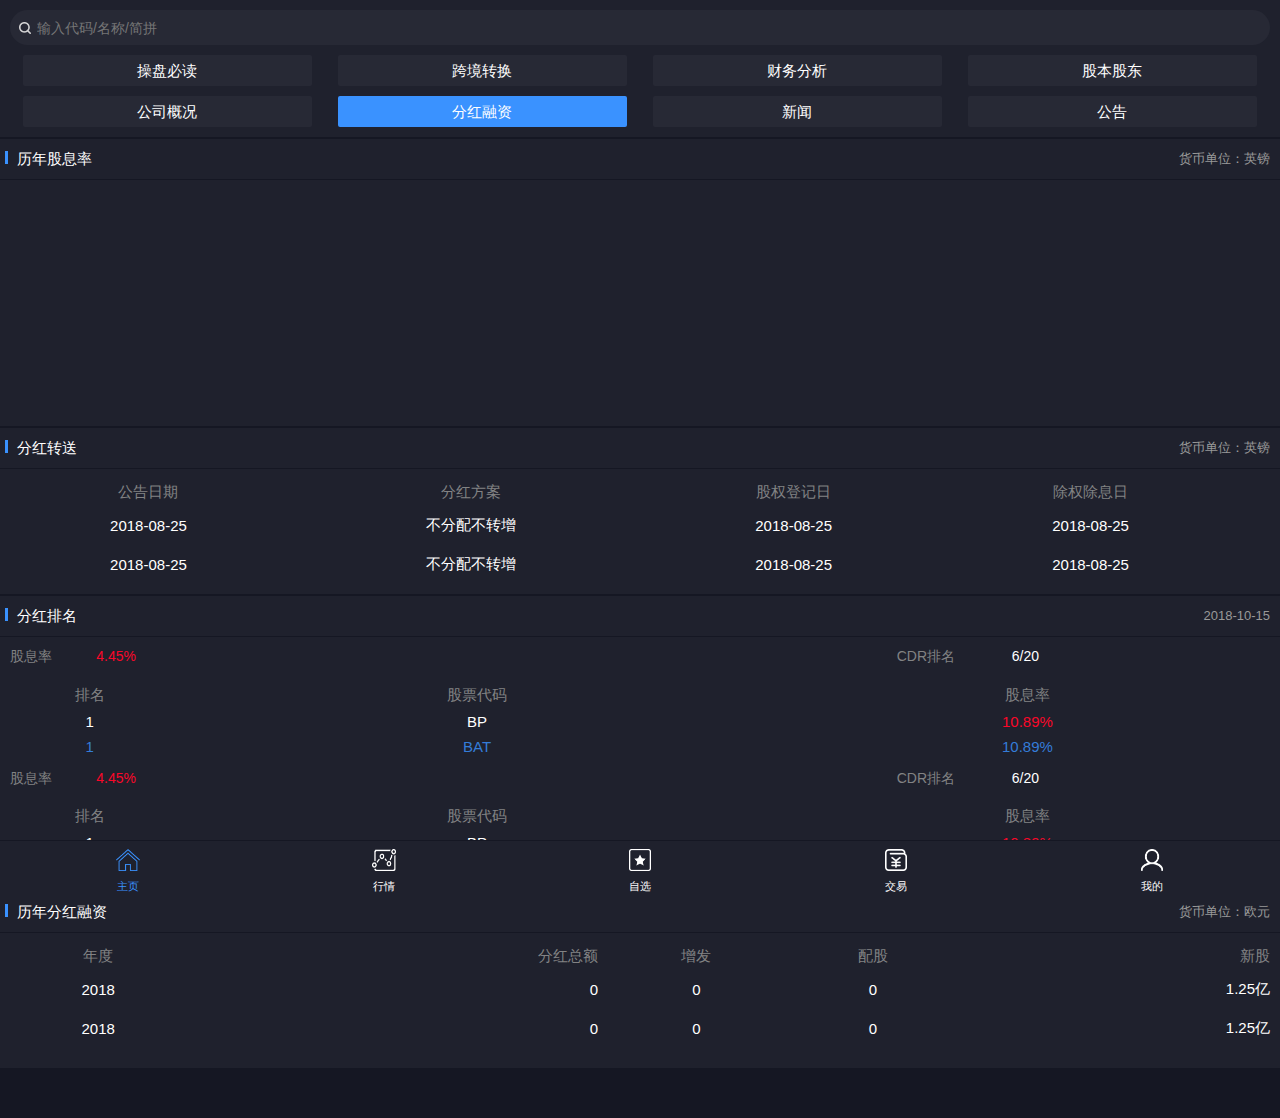
==== analyze.html @ cac0d77d "hlt" ====
<!DOCTYPE html>
<html lang="en">

<head>
  <meta charset="UTF-8">
  <meta name="viewport" content="width=device-width, initial-scale=1, maximum-scale=1, user-scalable=no">
  <link rel="stylesheet" href="./css/mui.min.css">
  <link rel="stylesheet" href="./css/mescroll.min.css">
  <link rel="stylesheet" href="./css/f_style.css">
  <meta http-equiv="X-UA-Compatible" content="ie=edge,chrome=1">
  <title>沪伦通-分红融资</title>
</head>

<body class="bg1">
  <div class="hlt-wrapper">
    <header id="header" class="m-header mui-bar mui-bar-nav">
      <div class="search-wrapper pr" onclick="window.location.href='./search.html'">
        <input type="text" class="search-ipt w-100" disabled placeholder="输入代码/名称/简拼">
        <i class="m-icon m-icon-search"></i>
      </div>
    </header>
    <div class="mui-content bg1 pb50">
      <div class="m-panel bg3 pt11">
        <ul class="nav-wrapper ">
          <li class="nav-item "><a href="tradersMustRead.html">操盘必读</a></li>
          <li class="nav-item"><a href="research.html">跨境转换</a></li>
          <li class="nav-item"><a href="OFA.html">财务分析</a></li>
          <li class="nav-item "><a href="shareholderCapital.html">股本股东</a></li>
          <li class="nav-item"><a href="companyProfile.html">公司概况</a></li>
          <li class="nav-item active"><a href="analyze.html">分红融资</a></li>
          <li class="nav-item "><a href="news.html">新闻</a></li>
          <li class="nav-item "><a href="notice.html">公告</a></li>
        </ul>
      </div>
      <!-- 历年股息率 -->
      <h2 class="m-title bg3 mb1 mt2">历年股息率<span class="time r">货币单位：英镑</span></h2>
      <div class="m-panel bg3 pb10">
        <div id="barCharts" class="pieCharts"></div>
      </div>
      <!-- 历年股息率 end-->
      <!-- 分红转送 -->
      <h2 class="m-title bg3 mb1 mt2">分红转送 <span class="time r">货币单位：英镑</span></h2>
      <div class="m-panel bg3 pb10">
        <div class="fhzsTable executive table mui-text-center pt10">
          <table style="width:120%;" >
            <thead>
              <tr>
                <th>公告日期</th>
                <th>分红方案</th>
                <th>股权登记日</th>
                <th>除权除息日</th>
                <th>派息日</th>
              </tr>
            </thead>
            <tbody class="showMoreNChildren" pagesize="1">
              <tr>
                <td>2018-08-25</td>
                <td>不分配不转增</td>
                <td>2018-08-25</td>
                <td>2018-08-25</td>
                <td>2018-08-25</td>
              </tr>
              <tr>
                <td>2018-08-25</td>
                <td>不分配不转增</td>
                <td>2018-08-25</td>
                <td>2018-08-25</td>
                <td>2018-08-25</td>
              </tr>
            </tbody>
          </table>
        </div>
      </div>
      <!-- 分红转送 end-->
      <!-- 分红排名 -->
      <h2 class="m-title bg3 mb1 mt2">分红排名 <span class="time r">2018-10-15</span></h2>
      <div class="m-panel bg3 pb10">
        <div class="item">
          <div class="latest-indicators2 font14">
            <div class="latest-item-info clearfix">
              <p class="latest-indicators-item fl"><span class="name">股息率</span><span class="num tr cRed">4.45%</span></p>
              <p class="latest-indicators-item fr"><span class="name tr w-50">CDR排名</span><span class="num tr">6/20</span></p>
            </div>
          </div>
          <div class="table mui-text-center ">
            <table>
              <thead>
                <tr>
                  <th class="w-14">排名</th>
                  <th>股票代码</th>
                  <th>股息率</th>
                </tr>
              </thead>
              <tbody>
                <tr>
                  <td>1</td>
                  <td>BP</td>
                  <td class="cRed">10.89%</td>
                </tr>
                <tr>
                  <td class="cBlue">1</td>
                  <td class="cBlue">BAT</td>
                  <td class="cBlue">10.89%</td>
                </tr>
              </tbody>
            </table>
          </div>
        </div>
        <div class="item">
          <div class="latest-indicators2 font14">
            <div class="latest-item-info clearfix">
              <p class="latest-indicators-item fl"><span class="name">股息率</span><span class="num tr cRed">4.45%</span></p>
              <p class="latest-indicators-item fr"><span class="name tr w-50">CDR排名</span><span class="num tr">6/20</span></p>
            </div>
          </div>
          <div class="table mui-text-center ">
            <table>
              <thead>
                <tr>
                  <th class="w-14">排名</th>
                  <th>股票代码</th>
                  <th>股息率</th>
                </tr>
              </thead>
              <tbody>
                <tr>
                  <td>1</td>
                  <td>BP</td>
                  <td class="cRed">10.89%</td>
                </tr>
                <tr>
                  <td class="cBlue">1</td>
                  <td class="cBlue">BAT</td>
                  <td class="cBlue">10.89%</td>
                </tr>
              </tbody>
            </table>
          </div>
        </div>
      </div>
      <!-- 分红排名 end-->
      <!-- 历年分红融资 -->
      <h2 class="m-title bg3 mb1 mt2">历年分红融资
        <span class="time r">货币单位：欧元</span>
      </h2>
      <div class="m-panel bg3 pb20">
        <div class="executive table mui-text-center pt10">
          <table>
            <thead>
              <tr>
                <th>年度</th>
                <th class="tr pr10">分红总额</th>
                <th>增发</th>
                <th>配股</th>
                <th class="tr pr10">新股</th>
              </tr>
            </thead>
            <tbody class="showMoreNChildren" pagesize="1">
              <tr>
                <td>2018</td>
                <td class="tr pr10">0</td>
                <td>0</td>
                <td>0</td>
                <td class="tr pr10">1.25亿</td>
              </tr>
              <tr>
                <td>2018</td>
                <td class="tr pr10">0</td>
                <td>0</td>
                <td>0</td>
                <td class="tr pr10">1.25亿</td>
              </tr>
            </tbody>
          </table>
        </div>
      </div>
      <!-- 分红转送 end-->
    </div>
    <footer>
      <nav class="mui-bar mui-bar-tab bg3 m-footer-bar">
        <a class="mui-tab-items mui-active" href="index.html">
          <span class="mui-icon m-icon-generalize"></span>
          <span class="mui-tab-label">主页</span>
        </a>
        <a class="mui-tab-items" href="javascript:;">
          <span class="mui-icon m-icon-charts"></span>
          <span class="mui-tab-label">行情</span>
        </a>
        <a class="mui-tab-items" href="javascript:;">
          <span class="mui-icon m-icon-news"></span>
          <span class="mui-tab-label">自选</span>
        </a>
        <a class="mui-tab-items" href="javascript:;">
          <span class="mui-icon m-icon-finance"></span>
          <span class="mui-tab-label">交易</span>
        </a>
        <a class="mui-tab-items" href="javascript:;">
          <span class="mui-icon m-icon-analyze"></span>
          <span class="mui-tab-label">我的</span>
        </a>
      </nav>
    </footer>
  </div>
  <script type="text/javascript" src="./assets/libs/seajs.js"></script>
  <script type="text/javascript" src="./assets/libs/mui.min.js"></script>
  <script type="text/javascript" src="./assets/js/config.js"></script>
  <script>
    window.onload = function () {
      seajs.use('./js/analyze.js');
      seajs.use('./js/common.js');
    }
  </script>
</body>

</html>
---- css/mescroll.min.css ----
/*! mescroll -- 精致的下拉刷新和上拉加载js框架  ( a great JS framework for pull-refresh and pull-up-loading )
 * version 1.3.8
 * 2018-09-29
 * author: wenju < mescroll@qq.com > 文举
 * *
 * 官网:  http://www.mescroll.com
 * 动态:  https://github.com/mescroll/mescroll/releases
 * 问答:  http://www.mescroll.com/qa.html
 * issues:  https://github.com/mescroll/mescroll/issues
 * QQ交流群: 633126761
 *
 * 温馨提示: mescroll唯一的全局样式: html,body{height:100%},用于固定body的高度满屏; 如果影响到您原本的项目样式,可自行删除
 *
 *
 * ----- mescroll的html结构解析 ----
 *
 <body>
   <div id="mescroll" class="mescroll">
    <div>

      //下拉刷新区域 ( mescroll初始化之后自动创建 )
      <div class="mescroll-downwarp">
        <div class="downwarp-content">
          <p class="downwarp-progress"></p> <p class="downwarp-tip">下拉刷新 </p>
        </div>
      </div>

      //界面的具体内容
      //<div>界面内容</div>
      //数据列表..
      //<ul id="dataList" class="data-list">
      //	<li>数据列表</li>

        //空布局 ( 列表无任何数据时, 且配置了warpId时, 会自动创建显示 )
        <div class="mescroll-empty">
          <img class="empty-icon" src="../img/mescroll-empty.png"/>
          <p class="empty-tip">暂无相关数据~</p>
           <p class="empty-btn">去逛逛 ></p>
        </div>

      //</ul>

      //上拉加载区域 ( mescroll初始化之后自动创建 )
      <div class="mescroll-upwarp">
        //加载中..
        <p class="upwarp-progress mescroll-rotate"></p><p class="upwarp-tip">加载中..</p>
        //无数据
        <p class="upwarp-nodata">-- END --</p>
      </div>

    </div>
	</div>

	//回到顶部按钮 ( 列表滚动到配置的距离时, 且配置了warpId时, 会自动创建显示, 注意是添加在body中的 )
	<img class="mescroll-totop" src="../img/mescroll-totop.png"/>
</body>
*/
html,body{height:100%}body{-webkit-overflow-scrolling:touch}.mescroll{width:100%;height:100%;overflow-y:auto}.mescroll-hardware{-webkit-transform:translateZ(0);-webkit-transform-style:preserve-3d;-webkit-backface-visibility:hidden;-webkit-perspective:1000}.mescroll-downwarp{position:relative;width:100%;height:0;overflow:hidden;text-align:center}.mescroll-downwarp-reset{-webkit-transition:height 300ms;transition:height 300ms}.mescroll-downwarp .downwarp-content{position:absolute;left:0;bottom:0;width:100%;min-height:30px;padding:10px 0}.mescroll-upwarp{min-height:30px;padding:15px 0;text-align:center;visibility:hidden}.mescroll-downwarp .downwarp-tip,.mescroll-upwarp .upwarp-tip,.mescroll-upwarp .upwarp-nodata{display:inline-block;font-size:12px;color:gray;vertical-align:middle}.mescroll-downwarp .downwarp-tip,.mescroll-upwarp .upwarp-tip{margin-left:8px}.mescroll-downwarp .downwarp-progress,.mescroll-upwarp .upwarp-progress{display:inline-block;width:16px;height:16px;border-radius:50%;border:1px solid gray;border-bottom-color:transparent;vertical-align:middle}.mescroll-rotate{-webkit-animation:mescrollRotate .6s linear infinite;animation:mescrollRotate .6s linear infinite}@-webkit-keyframes mescrollRotate{0%{-webkit-transform:rotate(0deg)}100%{-webkit-transform:rotate(360deg)}}@keyframes mescrollRotate{0%{transform:rotate(0deg)}100%{transform:rotate(360deg)}}.mescroll-empty{width:100%;padding-top:20px;text-align:center}.mescroll-empty .empty-icon{width:45%}.mescroll-empty .empty-tip{margin-top:6px;font-size:14px;color:gray}.mescroll-empty .empty-btn{max-width:50%;margin:20px auto;padding:10px;border:1px solid #65aadd;border-radius:6px;background-color:white;color:#65aadd}.mescroll-empty .empty-btn:active{opacity:.75}.mescroll-totop{z-index:9990;position:fixed;right:10px;bottom:30px;width:36px;height:36px;border-radius:50%;opacity:0}.mescroll-lazy-in,.mescroll-fade-in{-webkit-animation:mescrollFadeIn .5s linear forwards;animation:mescrollFadeIn .5s linear forwards}@-webkit-keyframes mescrollFadeIn{0%{opacity:0}100%{opacity:1}}@keyframes mescrollFadeIn{0%{opacity:0}100%{opacity:1}}.mescroll-fade-out{pointer-events:none;-webkit-animation:mescrollFadeOut .5s linear forwards;animation:mescrollFadeOut .5s linear forwards}@-webkit-keyframes mescrollFadeOut{0%{opacity:1}100%{opacity:0}}@keyframes mescrollFadeOut{0%{opacity:1}100%{opacity:0}}.mescroll-bar::-webkit-scrollbar-track{background-color:transparent}.mescroll-bar::-webkit-scrollbar{width:6px}.mescroll-bar::-webkit-scrollbar-thumb{border-radius:6px;background-color:#ccc}.mescroll-bar::-webkit-scrollbar-thumb:hover{background-color:#aaa}
---- css/f_style.css ----
@charset "UTF-8";
/*css Document*/
html, body, div, span, applet, object, iframe,
h1, h2, h3, h4, h5, h6, p, blockquote, pre,
a, abbr, acronym, address, big, cite, code,
del, dfn, em, img, ins, kbd, q, s, samp,
small, strike, strong, sub, sup, tt, var,
b, u, i, center,
dl, dt, dd, ol, ul, li,
fieldset, form, label, legend,
table, caption, tbody, tfoot, thead, tr, th, td,
article, aside, canvas, details, embed,
figure, figcaption, footer, header, hgroup,
menu, nav, output, ruby, section, summary,
time, mark, audio, video {
  margin: 0;
  padding: 0;
  border: 0;
  font-size: 100%;
  font: inherit;
  vertical-align: baseline; }

/* HTML5 display-role reset for older browsers */
article, aside, details, figcaption, figure,
footer, header, hgroup, menu, nav, section {
  display: block; }

ol, ul {
  list-style: none; }

blockquote, q {
  quotes: none; }

blockquote:before, blockquote:after,
q:before, q:after {
  content: '';
  content: none; }

table {
  border-collapse: collapse;
  border-spacing: 0; }

body {
  font-style: normal;
  -webkit-font-smoothing: antialiased;
  font-family: Helvetica, Tahoma, Arial, "Hiragino Sans GB", "Hiragino Sans GB W3", "Microsoft YaHei", STXihei, STHeiti, Heiti, SimSun, sans-serif; }

img {
  border: none; }

input, select, textarea {
  outline: none;
  border: none;
  background: none; }

input {
  appearance: button;
  -moz-appearance: button;
  -webkit-appearance: button; }

textarea {
  resize: none; }

a {
  text-decoration: none;
  color: #656565;
  -webkit-tap-highlight-color: rgba(0, 0, 0, 0);
  -moz-tap-highlight-color: rgba(0, 0, 0, 0);
  -ms-tap-highlight-color: rgba(0, 0, 0, 0);
  -o-tap-highlight-color: rgba(0, 0, 0, 0);
  tap-highlight-color: rgba(0, 0, 0, 0); }

.clearfix:after {
  content: "";
  display: block;
  clear: both; }

.clearfix {
  zoom: 1;
  clear: both; }

.fl {
  float: left; }

.fr {
  float: right; }

.tc {
  text-align: center !important; }

.tr {
  text-align: right !important; }

.tl {
  text-align: left !important; }

.cRed {
  color: #fa0729 !important; }

.cGreen {
  color: #06ac0c !important; }

.fontBold {
  font-weight: bold !important; }

.pr {
  position: relative; }

ul, li {
  list-style: none;
  padding: 0;
  margin: 0; }

.mr1 {
  margin-right: 1px !important; }

.ml1 {
  margin-left: 1px !important; }

.mt1 {
  margin-top: 1px !important; }

.mb1 {
  margin-bottom: 1px !important; }

.pr1 {
  padding-right: 1px !important; }

.pl1 {
  padding-left: 1px !important; }

.pt1 {
  padding-top: 1px !important; }

.pb1 {
  padding-bottom: 1px !important; }

.mr2 {
  margin-right: 2px !important; }

.ml2 {
  margin-left: 2px !important; }

.mt2 {
  margin-top: 2px !important; }

.mb2 {
  margin-bottom: 2px !important; }

.pr2 {
  padding-right: 2px !important; }

.pl2 {
  padding-left: 2px !important; }

.pt2 {
  padding-top: 2px !important; }

.pb2 {
  padding-bottom: 2px !important; }

.mr3 {
  margin-right: 3px !important; }

.ml3 {
  margin-left: 3px !important; }

.mt3 {
  margin-top: 3px !important; }

.mb3 {
  margin-bottom: 3px !important; }

.pr3 {
  padding-right: 3px !important; }

.pl3 {
  padding-left: 3px !important; }

.pt3 {
  padding-top: 3px !important; }

.pb3 {
  padding-bottom: 3px !important; }

.mr4 {
  margin-right: 4px !important; }

.ml4 {
  margin-left: 4px !important; }

.mt4 {
  margin-top: 4px !important; }

.mb4 {
  margin-bottom: 4px !important; }

.pr4 {
  padding-right: 4px !important; }

.pl4 {
  padding-left: 4px !important; }

.pt4 {
  padding-top: 4px !important; }

.pb4 {
  padding-bottom: 4px !important; }

.mr5 {
  margin-right: 5px !important; }

.ml5 {
  margin-left: 5px !important; }

.mt5 {
  margin-top: 5px !important; }

.mb5 {
  margin-bottom: 5px !important; }

.pr5 {
  padding-right: 5px !important; }

.pl5 {
  padding-left: 5px !important; }

.pt5 {
  padding-top: 5px !important; }

.pb5 {
  padding-bottom: 5px !important; }

.mr6 {
  margin-right: 6px !important; }

.ml6 {
  margin-left: 6px !important; }

.mt6 {
  margin-top: 6px !important; }

.mb6 {
  margin-bottom: 6px !important; }

.pr6 {
  padding-right: 6px !important; }

.pl6 {
  padding-left: 6px !important; }

.pt6 {
  padding-top: 6px !important; }

.pb6 {
  padding-bottom: 6px !important; }

.mr7 {
  margin-right: 7px !important; }

.ml7 {
  margin-left: 7px !important; }

.mt7 {
  margin-top: 7px !important; }

.mb7 {
  margin-bottom: 7px !important; }

.pr7 {
  padding-right: 7px !important; }

.pl7 {
  padding-left: 7px !important; }

.pt7 {
  padding-top: 7px !important; }

.pb7 {
  padding-bottom: 7px !important; }

.mr8 {
  margin-right: 8px !important; }

.ml8 {
  margin-left: 8px !important; }

.mt8 {
  margin-top: 8px !important; }

.mb8 {
  margin-bottom: 8px !important; }

.pr8 {
  padding-right: 8px !important; }

.pl8 {
  padding-left: 8px !important; }

.pt8 {
  padding-top: 8px !important; }

.pb8 {
  padding-bottom: 8px !important; }

.mr9 {
  margin-right: 9px !important; }

.ml9 {
  margin-left: 9px !important; }

.mt9 {
  margin-top: 9px !important; }

.mb9 {
  margin-bottom: 9px !important; }

.pr9 {
  padding-right: 9px !important; }

.pl9 {
  padding-left: 9px !important; }

.pt9 {
  padding-top: 9px !important; }

.pb9 {
  padding-bottom: 9px !important; }

.mr10 {
  margin-right: 10px !important; }

.ml10 {
  margin-left: 10px !important; }

.mt10 {
  margin-top: 10px !important; }

.mb10 {
  margin-bottom: 10px !important; }

.pr10 {
  padding-right: 10px !important; }

.pl10 {
  padding-left: 10px !important; }

.pt10 {
  padding-top: 10px !important; }

.pb10 {
  padding-bottom: 10px !important; }

.mr11 {
  margin-right: 11px !important; }

.ml11 {
  margin-left: 11px !important; }

.mt11 {
  margin-top: 11px !important; }

.mb11 {
  margin-bottom: 11px !important; }

.pr11 {
  padding-right: 11px !important; }

.pl11 {
  padding-left: 11px !important; }

.pt11 {
  padding-top: 11px !important; }

.pb11 {
  padding-bottom: 11px !important; }

.mr12 {
  margin-right: 12px !important; }

.ml12 {
  margin-left: 12px !important; }

.mt12 {
  margin-top: 12px !important; }

.mb12 {
  margin-bottom: 12px !important; }

.pr12 {
  padding-right: 12px !important; }

.pl12 {
  padding-left: 12px !important; }

.pt12 {
  padding-top: 12px !important; }

.pb12 {
  padding-bottom: 12px !important; }

.mr13 {
  margin-right: 13px !important; }

.ml13 {
  margin-left: 13px !important; }

.mt13 {
  margin-top: 13px !important; }

.mb13 {
  margin-bottom: 13px !important; }

.pr13 {
  padding-right: 13px !important; }

.pl13 {
  padding-left: 13px !important; }

.pt13 {
  padding-top: 13px !important; }

.pb13 {
  padding-bottom: 13px !important; }

.mr14 {
  margin-right: 14px !important; }

.ml14 {
  margin-left: 14px !important; }

.mt14 {
  margin-top: 14px !important; }

.mb14 {
  margin-bottom: 14px !important; }

.pr14 {
  padding-right: 14px !important; }

.pl14 {
  padding-left: 14px !important; }

.pt14 {
  padding-top: 14px !important; }

.pb14 {
  padding-bottom: 14px !important; }

.mr15 {
  margin-right: 15px !important; }

.ml15 {
  margin-left: 15px !important; }

.mt15 {
  margin-top: 15px !important; }

.mb15 {
  margin-bottom: 15px !important; }

.pr15 {
  padding-right: 15px !important; }

.pl15 {
  padding-left: 15px !important; }

.pt15 {
  padding-top: 15px !important; }

.pb15 {
  padding-bottom: 15px !important; }

.mr16 {
  margin-right: 16px !important; }

.ml16 {
  margin-left: 16px !important; }

.mt16 {
  margin-top: 16px !important; }

.mb16 {
  margin-bottom: 16px !important; }

.pr16 {
  padding-right: 16px !important; }

.pl16 {
  padding-left: 16px !important; }

.pt16 {
  padding-top: 16px !important; }

.pb16 {
  padding-bottom: 16px !important; }

.mr17 {
  margin-right: 17px !important; }

.ml17 {
  margin-left: 17px !important; }

.mt17 {
  margin-top: 17px !important; }

.mb17 {
  margin-bottom: 17px !important; }

.pr17 {
  padding-right: 17px !important; }

.pl17 {
  padding-left: 17px !important; }

.pt17 {
  padding-top: 17px !important; }

.pb17 {
  padding-bottom: 17px !important; }

.mr18 {
  margin-right: 18px !important; }

.ml18 {
  margin-left: 18px !important; }

.mt18 {
  margin-top: 18px !important; }

.mb18 {
  margin-bottom: 18px !important; }

.pr18 {
  padding-right: 18px !important; }

.pl18 {
  padding-left: 18px !important; }

.pt18 {
  padding-top: 18px !important; }

.pb18 {
  padding-bottom: 18px !important; }

.mr19 {
  margin-right: 19px !important; }

.ml19 {
  margin-left: 19px !important; }

.mt19 {
  margin-top: 19px !important; }

.mb19 {
  margin-bottom: 19px !important; }

.pr19 {
  padding-right: 19px !important; }

.pl19 {
  padding-left: 19px !important; }

.pt19 {
  padding-top: 19px !important; }

.pb19 {
  padding-bottom: 19px !important; }

.mr20 {
  margin-right: 20px !important; }

.ml20 {
  margin-left: 20px !important; }

.mt20 {
  margin-top: 20px !important; }

.mb20 {
  margin-bottom: 20px !important; }

.pr20 {
  padding-right: 20px !important; }

.pl20 {
  padding-left: 20px !important; }

.pt20 {
  padding-top: 20px !important; }

.pb20 {
  padding-bottom: 20px !important; }

.mr21 {
  margin-right: 21px !important; }

.ml21 {
  margin-left: 21px !important; }

.mt21 {
  margin-top: 21px !important; }

.mb21 {
  margin-bottom: 21px !important; }

.pr21 {
  padding-right: 21px !important; }

.pl21 {
  padding-left: 21px !important; }

.pt21 {
  padding-top: 21px !important; }

.pb21 {
  padding-bottom: 21px !important; }

.mr22 {
  margin-right: 22px !important; }

.ml22 {
  margin-left: 22px !important; }

.mt22 {
  margin-top: 22px !important; }

.mb22 {
  margin-bottom: 22px !important; }

.pr22 {
  padding-right: 22px !important; }

.pl22 {
  padding-left: 22px !important; }

.pt22 {
  padding-top: 22px !important; }

.pb22 {
  padding-bottom: 22px !important; }

.mr23 {
  margin-right: 23px !important; }

.ml23 {
  margin-left: 23px !important; }

.mt23 {
  margin-top: 23px !important; }

.mb23 {
  margin-bottom: 23px !important; }

.pr23 {
  padding-right: 23px !important; }

.pl23 {
  padding-left: 23px !important; }

.pt23 {
  padding-top: 23px !important; }

.pb23 {
  padding-bottom: 23px !important; }

.mr24 {
  margin-right: 24px !important; }

.ml24 {
  margin-left: 24px !important; }

.mt24 {
  margin-top: 24px !important; }

.mb24 {
  margin-bottom: 24px !important; }

.pr24 {
  padding-right: 24px !important; }

.pl24 {
  padding-left: 24px !important; }

.pt24 {
  padding-top: 24px !important; }

.pb24 {
  padding-bottom: 24px !important; }

.mr25 {
  margin-right: 25px !important; }

.ml25 {
  margin-left: 25px !important; }

.mt25 {
  margin-top: 25px !important; }

.mb25 {
  margin-bottom: 25px !important; }

.pr25 {
  padding-right: 25px !important; }

.pl25 {
  padding-left: 25px !important; }

.pt25 {
  padding-top: 25px !important; }

.pb25 {
  padding-bottom: 25px !important; }

.mr26 {
  margin-right: 26px !important; }

.ml26 {
  margin-left: 26px !important; }

.mt26 {
  margin-top: 26px !important; }

.mb26 {
  margin-bottom: 26px !important; }

.pr26 {
  padding-right: 26px !important; }

.pl26 {
  padding-left: 26px !important; }

.pt26 {
  padding-top: 26px !important; }

.pb26 {
  padding-bottom: 26px !important; }

.mr27 {
  margin-right: 27px !important; }

.ml27 {
  margin-left: 27px !important; }

.mt27 {
  margin-top: 27px !important; }

.mb27 {
  margin-bottom: 27px !important; }

.pr27 {
  padding-right: 27px !important; }

.pl27 {
  padding-left: 27px !important; }

.pt27 {
  padding-top: 27px !important; }

.pb27 {
  padding-bottom: 27px !important; }

.mr28 {
  margin-right: 28px !important; }

.ml28 {
  margin-left: 28px !important; }

.mt28 {
  margin-top: 28px !important; }

.mb28 {
  margin-bottom: 28px !important; }

.pr28 {
  padding-right: 28px !important; }

.pl28 {
  padding-left: 28px !important; }

.pt28 {
  padding-top: 28px !important; }

.pb28 {
  padding-bottom: 28px !important; }

.mr29 {
  margin-right: 29px !important; }

.ml29 {
  margin-left: 29px !important; }

.mt29 {
  margin-top: 29px !important; }

.mb29 {
  margin-bottom: 29px !important; }

.pr29 {
  padding-right: 29px !important; }

.pl29 {
  padding-left: 29px !important; }

.pt29 {
  padding-top: 29px !important; }

.pb29 {
  padding-bottom: 29px !important; }

.mr30 {
  margin-right: 30px !important; }

.ml30 {
  margin-left: 30px !important; }

.mt30 {
  margin-top: 30px !important; }

.mb30 {
  margin-bottom: 30px !important; }

.pr30 {
  padding-right: 30px !important; }

.pl30 {
  padding-left: 30px !important; }

.pt30 {
  padding-top: 30px !important; }

.pb30 {
  padding-bottom: 30px !important; }

.mr31 {
  margin-right: 31px !important; }

.ml31 {
  margin-left: 31px !important; }

.mt31 {
  margin-top: 31px !important; }

.mb31 {
  margin-bottom: 31px !important; }

.pr31 {
  padding-right: 31px !important; }

.pl31 {
  padding-left: 31px !important; }

.pt31 {
  padding-top: 31px !important; }

.pb31 {
  padding-bottom: 31px !important; }

.mr32 {
  margin-right: 32px !important; }

.ml32 {
  margin-left: 32px !important; }

.mt32 {
  margin-top: 32px !important; }

.mb32 {
  margin-bottom: 32px !important; }

.pr32 {
  padding-right: 32px !important; }

.pl32 {
  padding-left: 32px !important; }

.pt32 {
  padding-top: 32px !important; }

.pb32 {
  padding-bottom: 32px !important; }

.mr33 {
  margin-right: 33px !important; }

.ml33 {
  margin-left: 33px !important; }

.mt33 {
  margin-top: 33px !important; }

.mb33 {
  margin-bottom: 33px !important; }

.pr33 {
  padding-right: 33px !important; }

.pl33 {
  padding-left: 33px !important; }

.pt33 {
  padding-top: 33px !important; }

.pb33 {
  padding-bottom: 33px !important; }

.mr34 {
  margin-right: 34px !important; }

.ml34 {
  margin-left: 34px !important; }

.mt34 {
  margin-top: 34px !important; }

.mb34 {
  margin-bottom: 34px !important; }

.pr34 {
  padding-right: 34px !important; }

.pl34 {
  padding-left: 34px !important; }

.pt34 {
  padding-top: 34px !important; }

.pb34 {
  padding-bottom: 34px !important; }

.mr35 {
  margin-right: 35px !important; }

.ml35 {
  margin-left: 35px !important; }

.mt35 {
  margin-top: 35px !important; }

.mb35 {
  margin-bottom: 35px !important; }

.pr35 {
  padding-right: 35px !important; }

.pl35 {
  padding-left: 35px !important; }

.pt35 {
  padding-top: 35px !important; }

.pb35 {
  padding-bottom: 35px !important; }

.mr36 {
  margin-right: 36px !important; }

.ml36 {
  margin-left: 36px !important; }

.mt36 {
  margin-top: 36px !important; }

.mb36 {
  margin-bottom: 36px !important; }

.pr36 {
  padding-right: 36px !important; }

.pl36 {
  padding-left: 36px !important; }

.pt36 {
  padding-top: 36px !important; }

.pb36 {
  padding-bottom: 36px !important; }

.mr37 {
  margin-right: 37px !important; }

.ml37 {
  margin-left: 37px !important; }

.mt37 {
  margin-top: 37px !important; }

.mb37 {
  margin-bottom: 37px !important; }

.pr37 {
  padding-right: 37px !important; }

.pl37 {
  padding-left: 37px !important; }

.pt37 {
  padding-top: 37px !important; }

.pb37 {
  padding-bottom: 37px !important; }

.mr38 {
  margin-right: 38px !important; }

.ml38 {
  margin-left: 38px !important; }

.mt38 {
  margin-top: 38px !important; }

.mb38 {
  margin-bottom: 38px !important; }

.pr38 {
  padding-right: 38px !important; }

.pl38 {
  padding-left: 38px !important; }

.pt38 {
  padding-top: 38px !important; }

.pb38 {
  padding-bottom: 38px !important; }

.mr39 {
  margin-right: 39px !important; }

.ml39 {
  margin-left: 39px !important; }

.mt39 {
  margin-top: 39px !important; }

.mb39 {
  margin-bottom: 39px !important; }

.pr39 {
  padding-right: 39px !important; }

.pl39 {
  padding-left: 39px !important; }

.pt39 {
  padding-top: 39px !important; }

.pb39 {
  padding-bottom: 39px !important; }

.mr40 {
  margin-right: 40px !important; }

.ml40 {
  margin-left: 40px !important; }

.mt40 {
  margin-top: 40px !important; }

.mb40 {
  margin-bottom: 40px !important; }

.pr40 {
  padding-right: 40px !important; }

.pl40 {
  padding-left: 40px !important; }

.pt40 {
  padding-top: 40px !important; }

.pb40 {
  padding-bottom: 40px !important; }

.mr41 {
  margin-right: 41px !important; }

.ml41 {
  margin-left: 41px !important; }

.mt41 {
  margin-top: 41px !important; }

.mb41 {
  margin-bottom: 41px !important; }

.pr41 {
  padding-right: 41px !important; }

.pl41 {
  padding-left: 41px !important; }

.pt41 {
  padding-top: 41px !important; }

.pb41 {
  padding-bottom: 41px !important; }

.mr42 {
  margin-right: 42px !important; }

.ml42 {
  margin-left: 42px !important; }

.mt42 {
  margin-top: 42px !important; }

.mb42 {
  margin-bottom: 42px !important; }

.pr42 {
  padding-right: 42px !important; }

.pl42 {
  padding-left: 42px !important; }

.pt42 {
  padding-top: 42px !important; }

.pb42 {
  padding-bottom: 42px !important; }

.mr43 {
  margin-right: 43px !important; }

.ml43 {
  margin-left: 43px !important; }

.mt43 {
  margin-top: 43px !important; }

.mb43 {
  margin-bottom: 43px !important; }

.pr43 {
  padding-right: 43px !important; }

.pl43 {
  padding-left: 43px !important; }

.pt43 {
  padding-top: 43px !important; }

.pb43 {
  padding-bottom: 43px !important; }

.mr44 {
  margin-right: 44px !important; }

.ml44 {
  margin-left: 44px !important; }

.mt44 {
  margin-top: 44px !important; }

.mb44 {
  margin-bottom: 44px !important; }

.pr44 {
  padding-right: 44px !important; }

.pl44 {
  padding-left: 44px !important; }

.pt44 {
  padding-top: 44px !important; }

.pb44 {
  padding-bottom: 44px !important; }

.mr45 {
  margin-right: 45px !important; }

.ml45 {
  margin-left: 45px !important; }

.mt45 {
  margin-top: 45px !important; }

.mb45 {
  margin-bottom: 45px !important; }

.pr45 {
  padding-right: 45px !important; }

.pl45 {
  padding-left: 45px !important; }

.pt45 {
  padding-top: 45px !important; }

.pb45 {
  padding-bottom: 45px !important; }

.mr46 {
  margin-right: 46px !important; }

.ml46 {
  margin-left: 46px !important; }

.mt46 {
  margin-top: 46px !important; }

.mb46 {
  margin-bottom: 46px !important; }

.pr46 {
  padding-right: 46px !important; }

.pl46 {
  padding-left: 46px !important; }

.pt46 {
  padding-top: 46px !important; }

.pb46 {
  padding-bottom: 46px !important; }

.mr47 {
  margin-right: 47px !important; }

.ml47 {
  margin-left: 47px !important; }

.mt47 {
  margin-top: 47px !important; }

.mb47 {
  margin-bottom: 47px !important; }

.pr47 {
  padding-right: 47px !important; }

.pl47 {
  padding-left: 47px !important; }

.pt47 {
  padding-top: 47px !important; }

.pb47 {
  padding-bottom: 47px !important; }

.mr48 {
  margin-right: 48px !important; }

.ml48 {
  margin-left: 48px !important; }

.mt48 {
  margin-top: 48px !important; }

.mb48 {
  margin-bottom: 48px !important; }

.pr48 {
  padding-right: 48px !important; }

.pl48 {
  padding-left: 48px !important; }

.pt48 {
  padding-top: 48px !important; }

.pb48 {
  padding-bottom: 48px !important; }

.mr49 {
  margin-right: 49px !important; }

.ml49 {
  margin-left: 49px !important; }

.mt49 {
  margin-top: 49px !important; }

.mb49 {
  margin-bottom: 49px !important; }

.pr49 {
  padding-right: 49px !important; }

.pl49 {
  padding-left: 49px !important; }

.pt49 {
  padding-top: 49px !important; }

.pb49 {
  padding-bottom: 49px !important; }

.mr50 {
  margin-right: 50px !important; }

.ml50 {
  margin-left: 50px !important; }

.mt50 {
  margin-top: 50px !important; }

.mb50 {
  margin-bottom: 50px !important; }

.pr50 {
  padding-right: 50px !important; }

.pl50 {
  padding-left: 50px !important; }

.pt50 {
  padding-top: 50px !important; }

.pb50 {
  padding-bottom: 50px !important; }

.mr51 {
  margin-right: 51px !important; }

.ml51 {
  margin-left: 51px !important; }

.mt51 {
  margin-top: 51px !important; }

.mb51 {
  margin-bottom: 51px !important; }

.pr51 {
  padding-right: 51px !important; }

.pl51 {
  padding-left: 51px !important; }

.pt51 {
  padding-top: 51px !important; }

.pb51 {
  padding-bottom: 51px !important; }

.mr52 {
  margin-right: 52px !important; }

.ml52 {
  margin-left: 52px !important; }

.mt52 {
  margin-top: 52px !important; }

.mb52 {
  margin-bottom: 52px !important; }

.pr52 {
  padding-right: 52px !important; }

.pl52 {
  padding-left: 52px !important; }

.pt52 {
  padding-top: 52px !important; }

.pb52 {
  padding-bottom: 52px !important; }

.mr53 {
  margin-right: 53px !important; }

.ml53 {
  margin-left: 53px !important; }

.mt53 {
  margin-top: 53px !important; }

.mb53 {
  margin-bottom: 53px !important; }

.pr53 {
  padding-right: 53px !important; }

.pl53 {
  padding-left: 53px !important; }

.pt53 {
  padding-top: 53px !important; }

.pb53 {
  padding-bottom: 53px !important; }

.mr54 {
  margin-right: 54px !important; }

.ml54 {
  margin-left: 54px !important; }

.mt54 {
  margin-top: 54px !important; }

.mb54 {
  margin-bottom: 54px !important; }

.pr54 {
  padding-right: 54px !important; }

.pl54 {
  padding-left: 54px !important; }

.pt54 {
  padding-top: 54px !important; }

.pb54 {
  padding-bottom: 54px !important; }

.mr55 {
  margin-right: 55px !important; }

.ml55 {
  margin-left: 55px !important; }

.mt55 {
  margin-top: 55px !important; }

.mb55 {
  margin-bottom: 55px !important; }

.pr55 {
  padding-right: 55px !important; }

.pl55 {
  padding-left: 55px !important; }

.pt55 {
  padding-top: 55px !important; }

.pb55 {
  padding-bottom: 55px !important; }

.mr56 {
  margin-right: 56px !important; }

.ml56 {
  margin-left: 56px !important; }

.mt56 {
  margin-top: 56px !important; }

.mb56 {
  margin-bottom: 56px !important; }

.pr56 {
  padding-right: 56px !important; }

.pl56 {
  padding-left: 56px !important; }

.pt56 {
  padding-top: 56px !important; }

.pb56 {
  padding-bottom: 56px !important; }

.mr57 {
  margin-right: 57px !important; }

.ml57 {
  margin-left: 57px !important; }

.mt57 {
  margin-top: 57px !important; }

.mb57 {
  margin-bottom: 57px !important; }

.pr57 {
  padding-right: 57px !important; }

.pl57 {
  padding-left: 57px !important; }

.pt57 {
  padding-top: 57px !important; }

.pb57 {
  padding-bottom: 57px !important; }

.mr58 {
  margin-right: 58px !important; }

.ml58 {
  margin-left: 58px !important; }

.mt58 {
  margin-top: 58px !important; }

.mb58 {
  margin-bottom: 58px !important; }

.pr58 {
  padding-right: 58px !important; }

.pl58 {
  padding-left: 58px !important; }

.pt58 {
  padding-top: 58px !important; }

.pb58 {
  padding-bottom: 58px !important; }

.mr59 {
  margin-right: 59px !important; }

.ml59 {
  margin-left: 59px !important; }

.mt59 {
  margin-top: 59px !important; }

.mb59 {
  margin-bottom: 59px !important; }

.pr59 {
  padding-right: 59px !important; }

.pl59 {
  padding-left: 59px !important; }

.pt59 {
  padding-top: 59px !important; }

.pb59 {
  padding-bottom: 59px !important; }

.mr60 {
  margin-right: 60px !important; }

.ml60 {
  margin-left: 60px !important; }

.mt60 {
  margin-top: 60px !important; }

.mb60 {
  margin-bottom: 60px !important; }

.pr60 {
  padding-right: 60px !important; }

.pl60 {
  padding-left: 60px !important; }

.pt60 {
  padding-top: 60px !important; }

.pb60 {
  padding-bottom: 60px !important; }

.mr61 {
  margin-right: 61px !important; }

.ml61 {
  margin-left: 61px !important; }

.mt61 {
  margin-top: 61px !important; }

.mb61 {
  margin-bottom: 61px !important; }

.pr61 {
  padding-right: 61px !important; }

.pl61 {
  padding-left: 61px !important; }

.pt61 {
  padding-top: 61px !important; }

.pb61 {
  padding-bottom: 61px !important; }

.mr62 {
  margin-right: 62px !important; }

.ml62 {
  margin-left: 62px !important; }

.mt62 {
  margin-top: 62px !important; }

.mb62 {
  margin-bottom: 62px !important; }

.pr62 {
  padding-right: 62px !important; }

.pl62 {
  padding-left: 62px !important; }

.pt62 {
  padding-top: 62px !important; }

.pb62 {
  padding-bottom: 62px !important; }

.mr63 {
  margin-right: 63px !important; }

.ml63 {
  margin-left: 63px !important; }

.mt63 {
  margin-top: 63px !important; }

.mb63 {
  margin-bottom: 63px !important; }

.pr63 {
  padding-right: 63px !important; }

.pl63 {
  padding-left: 63px !important; }

.pt63 {
  padding-top: 63px !important; }

.pb63 {
  padding-bottom: 63px !important; }

.mr64 {
  margin-right: 64px !important; }

.ml64 {
  margin-left: 64px !important; }

.mt64 {
  margin-top: 64px !important; }

.mb64 {
  margin-bottom: 64px !important; }

.pr64 {
  padding-right: 64px !important; }

.pl64 {
  padding-left: 64px !important; }

.pt64 {
  padding-top: 64px !important; }

.pb64 {
  padding-bottom: 64px !important; }

.mr65 {
  margin-right: 65px !important; }

.ml65 {
  margin-left: 65px !important; }

.mt65 {
  margin-top: 65px !important; }

.mb65 {
  margin-bottom: 65px !important; }

.pr65 {
  padding-right: 65px !important; }

.pl65 {
  padding-left: 65px !important; }

.pt65 {
  padding-top: 65px !important; }

.pb65 {
  padding-bottom: 65px !important; }

.mr66 {
  margin-right: 66px !important; }

.ml66 {
  margin-left: 66px !important; }

.mt66 {
  margin-top: 66px !important; }

.mb66 {
  margin-bottom: 66px !important; }

.pr66 {
  padding-right: 66px !important; }

.pl66 {
  padding-left: 66px !important; }

.pt66 {
  padding-top: 66px !important; }

.pb66 {
  padding-bottom: 66px !important; }

.mr67 {
  margin-right: 67px !important; }

.ml67 {
  margin-left: 67px !important; }

.mt67 {
  margin-top: 67px !important; }

.mb67 {
  margin-bottom: 67px !important; }

.pr67 {
  padding-right: 67px !important; }

.pl67 {
  padding-left: 67px !important; }

.pt67 {
  padding-top: 67px !important; }

.pb67 {
  padding-bottom: 67px !important; }

.mr68 {
  margin-right: 68px !important; }

.ml68 {
  margin-left: 68px !important; }

.mt68 {
  margin-top: 68px !important; }

.mb68 {
  margin-bottom: 68px !important; }

.pr68 {
  padding-right: 68px !important; }

.pl68 {
  padding-left: 68px !important; }

.pt68 {
  padding-top: 68px !important; }

.pb68 {
  padding-bottom: 68px !important; }

.mr69 {
  margin-right: 69px !important; }

.ml69 {
  margin-left: 69px !important; }

.mt69 {
  margin-top: 69px !important; }

.mb69 {
  margin-bottom: 69px !important; }

.pr69 {
  padding-right: 69px !important; }

.pl69 {
  padding-left: 69px !important; }

.pt69 {
  padding-top: 69px !important; }

.pb69 {
  padding-bottom: 69px !important; }

.mr70 {
  margin-right: 70px !important; }

.ml70 {
  margin-left: 70px !important; }

.mt70 {
  margin-top: 70px !important; }

.mb70 {
  margin-bottom: 70px !important; }

.pr70 {
  padding-right: 70px !important; }

.pl70 {
  padding-left: 70px !important; }

.pt70 {
  padding-top: 70px !important; }

.pb70 {
  padding-bottom: 70px !important; }

.mr71 {
  margin-right: 71px !important; }

.ml71 {
  margin-left: 71px !important; }

.mt71 {
  margin-top: 71px !important; }

.mb71 {
  margin-bottom: 71px !important; }

.pr71 {
  padding-right: 71px !important; }

.pl71 {
  padding-left: 71px !important; }

.pt71 {
  padding-top: 71px !important; }

.pb71 {
  padding-bottom: 71px !important; }

.mr72 {
  margin-right: 72px !important; }

.ml72 {
  margin-left: 72px !important; }

.mt72 {
  margin-top: 72px !important; }

.mb72 {
  margin-bottom: 72px !important; }

.pr72 {
  padding-right: 72px !important; }

.pl72 {
  padding-left: 72px !important; }

.pt72 {
  padding-top: 72px !important; }

.pb72 {
  padding-bottom: 72px !important; }

.mr73 {
  margin-right: 73px !important; }

.ml73 {
  margin-left: 73px !important; }

.mt73 {
  margin-top: 73px !important; }

.mb73 {
  margin-bottom: 73px !important; }

.pr73 {
  padding-right: 73px !important; }

.pl73 {
  padding-left: 73px !important; }

.pt73 {
  padding-top: 73px !important; }

.pb73 {
  padding-bottom: 73px !important; }

.mr74 {
  margin-right: 74px !important; }

.ml74 {
  margin-left: 74px !important; }

.mt74 {
  margin-top: 74px !important; }

.mb74 {
  margin-bottom: 74px !important; }

.pr74 {
  padding-right: 74px !important; }

.pl74 {
  padding-left: 74px !important; }

.pt74 {
  padding-top: 74px !important; }

.pb74 {
  padding-bottom: 74px !important; }

.mr75 {
  margin-right: 75px !important; }

.ml75 {
  margin-left: 75px !important; }

.mt75 {
  margin-top: 75px !important; }

.mb75 {
  margin-bottom: 75px !important; }

.pr75 {
  padding-right: 75px !important; }

.pl75 {
  padding-left: 75px !important; }

.pt75 {
  padding-top: 75px !important; }

.pb75 {
  padding-bottom: 75px !important; }

.mr76 {
  margin-right: 76px !important; }

.ml76 {
  margin-left: 76px !important; }

.mt76 {
  margin-top: 76px !important; }

.mb76 {
  margin-bottom: 76px !important; }

.pr76 {
  padding-right: 76px !important; }

.pl76 {
  padding-left: 76px !important; }

.pt76 {
  padding-top: 76px !important; }

.pb76 {
  padding-bottom: 76px !important; }

.mr77 {
  margin-right: 77px !important; }

.ml77 {
  margin-left: 77px !important; }

.mt77 {
  margin-top: 77px !important; }

.mb77 {
  margin-bottom: 77px !important; }

.pr77 {
  padding-right: 77px !important; }

.pl77 {
  padding-left: 77px !important; }

.pt77 {
  padding-top: 77px !important; }

.pb77 {
  padding-bottom: 77px !important; }

.mr78 {
  margin-right: 78px !important; }

.ml78 {
  margin-left: 78px !important; }

.mt78 {
  margin-top: 78px !important; }

.mb78 {
  margin-bottom: 78px !important; }

.pr78 {
  padding-right: 78px !important; }

.pl78 {
  padding-left: 78px !important; }

.pt78 {
  padding-top: 78px !important; }

.pb78 {
  padding-bottom: 78px !important; }

.mr79 {
  margin-right: 79px !important; }

.ml79 {
  margin-left: 79px !important; }

.mt79 {
  margin-top: 79px !important; }

.mb79 {
  margin-bottom: 79px !important; }

.pr79 {
  padding-right: 79px !important; }

.pl79 {
  padding-left: 79px !important; }

.pt79 {
  padding-top: 79px !important; }

.pb79 {
  padding-bottom: 79px !important; }

.mr80 {
  margin-right: 80px !important; }

.ml80 {
  margin-left: 80px !important; }

.mt80 {
  margin-top: 80px !important; }

.mb80 {
  margin-bottom: 80px !important; }

.pr80 {
  padding-right: 80px !important; }

.pl80 {
  padding-left: 80px !important; }

.pt80 {
  padding-top: 80px !important; }

.pb80 {
  padding-bottom: 80px !important; }

.mr81 {
  margin-right: 81px !important; }

.ml81 {
  margin-left: 81px !important; }

.mt81 {
  margin-top: 81px !important; }

.mb81 {
  margin-bottom: 81px !important; }

.pr81 {
  padding-right: 81px !important; }

.pl81 {
  padding-left: 81px !important; }

.pt81 {
  padding-top: 81px !important; }

.pb81 {
  padding-bottom: 81px !important; }

.mr82 {
  margin-right: 82px !important; }

.ml82 {
  margin-left: 82px !important; }

.mt82 {
  margin-top: 82px !important; }

.mb82 {
  margin-bottom: 82px !important; }

.pr82 {
  padding-right: 82px !important; }

.pl82 {
  padding-left: 82px !important; }

.pt82 {
  padding-top: 82px !important; }

.pb82 {
  padding-bottom: 82px !important; }

.mr83 {
  margin-right: 83px !important; }

.ml83 {
  margin-left: 83px !important; }

.mt83 {
  margin-top: 83px !important; }

.mb83 {
  margin-bottom: 83px !important; }

.pr83 {
  padding-right: 83px !important; }

.pl83 {
  padding-left: 83px !important; }

.pt83 {
  padding-top: 83px !important; }

.pb83 {
  padding-bottom: 83px !important; }

.mr84 {
  margin-right: 84px !important; }

.ml84 {
  margin-left: 84px !important; }

.mt84 {
  margin-top: 84px !important; }

.mb84 {
  margin-bottom: 84px !important; }

.pr84 {
  padding-right: 84px !important; }

.pl84 {
  padding-left: 84px !important; }

.pt84 {
  padding-top: 84px !important; }

.pb84 {
  padding-bottom: 84px !important; }

.mr85 {
  margin-right: 85px !important; }

.ml85 {
  margin-left: 85px !important; }

.mt85 {
  margin-top: 85px !important; }

.mb85 {
  margin-bottom: 85px !important; }

.pr85 {
  padding-right: 85px !important; }

.pl85 {
  padding-left: 85px !important; }

.pt85 {
  padding-top: 85px !important; }

.pb85 {
  padding-bottom: 85px !important; }

.mr86 {
  margin-right: 86px !important; }

.ml86 {
  margin-left: 86px !important; }

.mt86 {
  margin-top: 86px !important; }

.mb86 {
  margin-bottom: 86px !important; }

.pr86 {
  padding-right: 86px !important; }

.pl86 {
  padding-left: 86px !important; }

.pt86 {
  padding-top: 86px !important; }

.pb86 {
  padding-bottom: 86px !important; }

.mr87 {
  margin-right: 87px !important; }

.ml87 {
  margin-left: 87px !important; }

.mt87 {
  margin-top: 87px !important; }

.mb87 {
  margin-bottom: 87px !important; }

.pr87 {
  padding-right: 87px !important; }

.pl87 {
  padding-left: 87px !important; }

.pt87 {
  padding-top: 87px !important; }

.pb87 {
  padding-bottom: 87px !important; }

.mr88 {
  margin-right: 88px !important; }

.ml88 {
  margin-left: 88px !important; }

.mt88 {
  margin-top: 88px !important; }

.mb88 {
  margin-bottom: 88px !important; }

.pr88 {
  padding-right: 88px !important; }

.pl88 {
  padding-left: 88px !important; }

.pt88 {
  padding-top: 88px !important; }

.pb88 {
  padding-bottom: 88px !important; }

.mr89 {
  margin-right: 89px !important; }

.ml89 {
  margin-left: 89px !important; }

.mt89 {
  margin-top: 89px !important; }

.mb89 {
  margin-bottom: 89px !important; }

.pr89 {
  padding-right: 89px !important; }

.pl89 {
  padding-left: 89px !important; }

.pt89 {
  padding-top: 89px !important; }

.pb89 {
  padding-bottom: 89px !important; }

.mr90 {
  margin-right: 90px !important; }

.ml90 {
  margin-left: 90px !important; }

.mt90 {
  margin-top: 90px !important; }

.mb90 {
  margin-bottom: 90px !important; }

.pr90 {
  padding-right: 90px !important; }

.pl90 {
  padding-left: 90px !important; }

.pt90 {
  padding-top: 90px !important; }

.pb90 {
  padding-bottom: 90px !important; }

.mr91 {
  margin-right: 91px !important; }

.ml91 {
  margin-left: 91px !important; }

.mt91 {
  margin-top: 91px !important; }

.mb91 {
  margin-bottom: 91px !important; }

.pr91 {
  padding-right: 91px !important; }

.pl91 {
  padding-left: 91px !important; }

.pt91 {
  padding-top: 91px !important; }

.pb91 {
  padding-bottom: 91px !important; }

.mr92 {
  margin-right: 92px !important; }

.ml92 {
  margin-left: 92px !important; }

.mt92 {
  margin-top: 92px !important; }

.mb92 {
  margin-bottom: 92px !important; }

.pr92 {
  padding-right: 92px !important; }

.pl92 {
  padding-left: 92px !important; }

.pt92 {
  padding-top: 92px !important; }

.pb92 {
  padding-bottom: 92px !important; }

.mr93 {
  margin-right: 93px !important; }

.ml93 {
  margin-left: 93px !important; }

.mt93 {
  margin-top: 93px !important; }

.mb93 {
  margin-bottom: 93px !important; }

.pr93 {
  padding-right: 93px !important; }

.pl93 {
  padding-left: 93px !important; }

.pt93 {
  padding-top: 93px !important; }

.pb93 {
  padding-bottom: 93px !important; }

.mr94 {
  margin-right: 94px !important; }

.ml94 {
  margin-left: 94px !important; }

.mt94 {
  margin-top: 94px !important; }

.mb94 {
  margin-bottom: 94px !important; }

.pr94 {
  padding-right: 94px !important; }

.pl94 {
  padding-left: 94px !important; }

.pt94 {
  padding-top: 94px !important; }

.pb94 {
  padding-bottom: 94px !important; }

.mr95 {
  margin-right: 95px !important; }

.ml95 {
  margin-left: 95px !important; }

.mt95 {
  margin-top: 95px !important; }

.mb95 {
  margin-bottom: 95px !important; }

.pr95 {
  padding-right: 95px !important; }

.pl95 {
  padding-left: 95px !important; }

.pt95 {
  padding-top: 95px !important; }

.pb95 {
  padding-bottom: 95px !important; }

.mr96 {
  margin-right: 96px !important; }

.ml96 {
  margin-left: 96px !important; }

.mt96 {
  margin-top: 96px !important; }

.mb96 {
  margin-bottom: 96px !important; }

.pr96 {
  padding-right: 96px !important; }

.pl96 {
  padding-left: 96px !important; }

.pt96 {
  padding-top: 96px !important; }

.pb96 {
  padding-bottom: 96px !important; }

.mr97 {
  margin-right: 97px !important; }

.ml97 {
  margin-left: 97px !important; }

.mt97 {
  margin-top: 97px !important; }

.mb97 {
  margin-bottom: 97px !important; }

.pr97 {
  padding-right: 97px !important; }

.pl97 {
  padding-left: 97px !important; }

.pt97 {
  padding-top: 97px !important; }

.pb97 {
  padding-bottom: 97px !important; }

.mr98 {
  margin-right: 98px !important; }

.ml98 {
  margin-left: 98px !important; }

.mt98 {
  margin-top: 98px !important; }

.mb98 {
  margin-bottom: 98px !important; }

.pr98 {
  padding-right: 98px !important; }

.pl98 {
  padding-left: 98px !important; }

.pt98 {
  padding-top: 98px !important; }

.pb98 {
  padding-bottom: 98px !important; }

.mr99 {
  margin-right: 99px !important; }

.ml99 {
  margin-left: 99px !important; }

.mt99 {
  margin-top: 99px !important; }

.mb99 {
  margin-bottom: 99px !important; }

.pr99 {
  padding-right: 99px !important; }

.pl99 {
  padding-left: 99px !important; }

.pt99 {
  padding-top: 99px !important; }

.pb99 {
  padding-bottom: 99px !important; }

.mr100 {
  margin-right: 100px !important; }

.ml100 {
  margin-left: 100px !important; }

.mt100 {
  margin-top: 100px !important; }

.mb100 {
  margin-bottom: 100px !important; }

.pr100 {
  padding-right: 100px !important; }

.pl100 {
  padding-left: 100px !important; }

.pt100 {
  padding-top: 100px !important; }

.pb100 {
  padding-bottom: 100px !important; }

.display-box {
  display: -webkit-box;
  display: -moz-box;
  display: -ms-flexbox;
  display: -o-box;
  display: box; }

.w-1 {
  width: 1% !important; }

.w1 {
  width: 1px !important; }

.w-2 {
  width: 2% !important; }

.w2 {
  width: 2px !important; }

.w-3 {
  width: 3% !important; }

.w3 {
  width: 3px !important; }

.w-4 {
  width: 4% !important; }

.w4 {
  width: 4px !important; }

.w-5 {
  width: 5% !important; }

.w5 {
  width: 5px !important; }

.w-6 {
  width: 6% !important; }

.w6 {
  width: 6px !important; }

.w-7 {
  width: 7% !important; }

.w7 {
  width: 7px !important; }

.w-8 {
  width: 8% !important; }

.w8 {
  width: 8px !important; }

.w-9 {
  width: 9% !important; }

.w9 {
  width: 9px !important; }

.w-10 {
  width: 10% !important; }

.w10 {
  width: 10px !important; }

.w-11 {
  width: 11% !important; }

.w11 {
  width: 11px !important; }

.w-12 {
  width: 12% !important; }

.w12 {
  width: 12px !important; }

.w-13 {
  width: 13% !important; }

.w13 {
  width: 13px !important; }

.w-14 {
  width: 14% !important; }

.w14 {
  width: 14px !important; }

.w-15 {
  width: 15% !important; }

.w15 {
  width: 15px !important; }

.w-16 {
  width: 16% !important; }

.w16 {
  width: 16px !important; }

.w-17 {
  width: 17% !important; }

.w17 {
  width: 17px !important; }

.w-18 {
  width: 18% !important; }

.w18 {
  width: 18px !important; }

.w-19 {
  width: 19% !important; }

.w19 {
  width: 19px !important; }

.w-20 {
  width: 20% !important; }

.w20 {
  width: 20px !important; }

.w-21 {
  width: 21% !important; }

.w21 {
  width: 21px !important; }

.w-22 {
  width: 22% !important; }

.w22 {
  width: 22px !important; }

.w-23 {
  width: 23% !important; }

.w23 {
  width: 23px !important; }

.w-24 {
  width: 24% !important; }

.w24 {
  width: 24px !important; }

.w-25 {
  width: 25% !important; }

.w25 {
  width: 25px !important; }

.w-26 {
  width: 26% !important; }

.w26 {
  width: 26px !important; }

.w-27 {
  width: 27% !important; }

.w27 {
  width: 27px !important; }

.w-28 {
  width: 28% !important; }

.w28 {
  width: 28px !important; }

.w-29 {
  width: 29% !important; }

.w29 {
  width: 29px !important; }

.w-30 {
  width: 30% !important; }

.w30 {
  width: 30px !important; }

.w-31 {
  width: 31% !important; }

.w31 {
  width: 31px !important; }

.w-32 {
  width: 32% !important; }

.w32 {
  width: 32px !important; }

.w-33 {
  width: 33% !important; }

.w33 {
  width: 33px !important; }

.w-34 {
  width: 34% !important; }

.w34 {
  width: 34px !important; }

.w-35 {
  width: 35% !important; }

.w35 {
  width: 35px !important; }

.w-36 {
  width: 36% !important; }

.w36 {
  width: 36px !important; }

.w-37 {
  width: 37% !important; }

.w37 {
  width: 37px !important; }

.w-38 {
  width: 38% !important; }

.w38 {
  width: 38px !important; }

.w-39 {
  width: 39% !important; }

.w39 {
  width: 39px !important; }

.w-40 {
  width: 40% !important; }

.w40 {
  width: 40px !important; }

.w-41 {
  width: 41% !important; }

.w41 {
  width: 41px !important; }

.w-42 {
  width: 42% !important; }

.w42 {
  width: 42px !important; }

.w-43 {
  width: 43% !important; }

.w43 {
  width: 43px !important; }

.w-44 {
  width: 44% !important; }

.w44 {
  width: 44px !important; }

.w-45 {
  width: 45% !important; }

.w45 {
  width: 45px !important; }

.w-46 {
  width: 46% !important; }

.w46 {
  width: 46px !important; }

.w-47 {
  width: 47% !important; }

.w47 {
  width: 47px !important; }

.w-48 {
  width: 48% !important; }

.w48 {
  width: 48px !important; }

.w-49 {
  width: 49% !important; }

.w49 {
  width: 49px !important; }

.w-50 {
  width: 50% !important; }

.w50 {
  width: 50px !important; }

.w-51 {
  width: 51% !important; }

.w51 {
  width: 51px !important; }

.w-52 {
  width: 52% !important; }

.w52 {
  width: 52px !important; }

.w-53 {
  width: 53% !important; }

.w53 {
  width: 53px !important; }

.w-54 {
  width: 54% !important; }

.w54 {
  width: 54px !important; }

.w-55 {
  width: 55% !important; }

.w55 {
  width: 55px !important; }

.w-56 {
  width: 56% !important; }

.w56 {
  width: 56px !important; }

.w-57 {
  width: 57% !important; }

.w57 {
  width: 57px !important; }

.w-58 {
  width: 58% !important; }

.w58 {
  width: 58px !important; }

.w-59 {
  width: 59% !important; }

.w59 {
  width: 59px !important; }

.w-60 {
  width: 60% !important; }

.w60 {
  width: 60px !important; }

.w-61 {
  width: 61% !important; }

.w61 {
  width: 61px !important; }

.w-62 {
  width: 62% !important; }

.w62 {
  width: 62px !important; }

.w-63 {
  width: 63% !important; }

.w63 {
  width: 63px !important; }

.w-64 {
  width: 64% !important; }

.w64 {
  width: 64px !important; }

.w-65 {
  width: 65% !important; }

.w65 {
  width: 65px !important; }

.w-66 {
  width: 66% !important; }

.w66 {
  width: 66px !important; }

.w-67 {
  width: 67% !important; }

.w67 {
  width: 67px !important; }

.w-68 {
  width: 68% !important; }

.w68 {
  width: 68px !important; }

.w-69 {
  width: 69% !important; }

.w69 {
  width: 69px !important; }

.w-70 {
  width: 70% !important; }

.w70 {
  width: 70px !important; }

.w-71 {
  width: 71% !important; }

.w71 {
  width: 71px !important; }

.w-72 {
  width: 72% !important; }

.w72 {
  width: 72px !important; }

.w-73 {
  width: 73% !important; }

.w73 {
  width: 73px !important; }

.w-74 {
  width: 74% !important; }

.w74 {
  width: 74px !important; }

.w-75 {
  width: 75% !important; }

.w75 {
  width: 75px !important; }

.w-76 {
  width: 76% !important; }

.w76 {
  width: 76px !important; }

.w-77 {
  width: 77% !important; }

.w77 {
  width: 77px !important; }

.w-78 {
  width: 78% !important; }

.w78 {
  width: 78px !important; }

.w-79 {
  width: 79% !important; }

.w79 {
  width: 79px !important; }

.w-80 {
  width: 80% !important; }

.w80 {
  width: 80px !important; }

.w-81 {
  width: 81% !important; }

.w81 {
  width: 81px !important; }

.w-82 {
  width: 82% !important; }

.w82 {
  width: 82px !important; }

.w-83 {
  width: 83% !important; }

.w83 {
  width: 83px !important; }

.w-84 {
  width: 84% !important; }

.w84 {
  width: 84px !important; }

.w-85 {
  width: 85% !important; }

.w85 {
  width: 85px !important; }

.w-86 {
  width: 86% !important; }

.w86 {
  width: 86px !important; }

.w-87 {
  width: 87% !important; }

.w87 {
  width: 87px !important; }

.w-88 {
  width: 88% !important; }

.w88 {
  width: 88px !important; }

.w-89 {
  width: 89% !important; }

.w89 {
  width: 89px !important; }

.w-90 {
  width: 90% !important; }

.w90 {
  width: 90px !important; }

.w-91 {
  width: 91% !important; }

.w91 {
  width: 91px !important; }

.w-92 {
  width: 92% !important; }

.w92 {
  width: 92px !important; }

.w-93 {
  width: 93% !important; }

.w93 {
  width: 93px !important; }

.w-94 {
  width: 94% !important; }

.w94 {
  width: 94px !important; }

.w-95 {
  width: 95% !important; }

.w95 {
  width: 95px !important; }

.w-96 {
  width: 96% !important; }

.w96 {
  width: 96px !important; }

.w-97 {
  width: 97% !important; }

.w97 {
  width: 97px !important; }

.w-98 {
  width: 98% !important; }

.w98 {
  width: 98px !important; }

.w-99 {
  width: 99% !important; }

.w99 {
  width: 99px !important; }

.w-100 {
  width: 100% !important; }

.w100 {
  width: 100px !important; }

.w-101 {
  width: 101% !important; }

.w101 {
  width: 101px !important; }

.w-102 {
  width: 102% !important; }

.w102 {
  width: 102px !important; }

.w-103 {
  width: 103% !important; }

.w103 {
  width: 103px !important; }

.w-104 {
  width: 104% !important; }

.w104 {
  width: 104px !important; }

.w-105 {
  width: 105% !important; }

.w105 {
  width: 105px !important; }

.w-106 {
  width: 106% !important; }

.w106 {
  width: 106px !important; }

.w-107 {
  width: 107% !important; }

.w107 {
  width: 107px !important; }

.w-108 {
  width: 108% !important; }

.w108 {
  width: 108px !important; }

.w-109 {
  width: 109% !important; }

.w109 {
  width: 109px !important; }

.w-110 {
  width: 110% !important; }

.w110 {
  width: 110px !important; }

.w-111 {
  width: 111% !important; }

.w111 {
  width: 111px !important; }

.w-112 {
  width: 112% !important; }

.w112 {
  width: 112px !important; }

.w-113 {
  width: 113% !important; }

.w113 {
  width: 113px !important; }

.w-114 {
  width: 114% !important; }

.w114 {
  width: 114px !important; }

.w-115 {
  width: 115% !important; }

.w115 {
  width: 115px !important; }

.w-116 {
  width: 116% !important; }

.w116 {
  width: 116px !important; }

.w-117 {
  width: 117% !important; }

.w117 {
  width: 117px !important; }

.w-118 {
  width: 118% !important; }

.w118 {
  width: 118px !important; }

.w-119 {
  width: 119% !important; }

.w119 {
  width: 119px !important; }

.w-120 {
  width: 120% !important; }

.w120 {
  width: 120px !important; }

.w-121 {
  width: 121% !important; }

.w121 {
  width: 121px !important; }

.w-122 {
  width: 122% !important; }

.w122 {
  width: 122px !important; }

.w-123 {
  width: 123% !important; }

.w123 {
  width: 123px !important; }

.w-124 {
  width: 124% !important; }

.w124 {
  width: 124px !important; }

.w-125 {
  width: 125% !important; }

.w125 {
  width: 125px !important; }

.w-126 {
  width: 126% !important; }

.w126 {
  width: 126px !important; }

.w-127 {
  width: 127% !important; }

.w127 {
  width: 127px !important; }

.w-128 {
  width: 128% !important; }

.w128 {
  width: 128px !important; }

.w-129 {
  width: 129% !important; }

.w129 {
  width: 129px !important; }

.w-130 {
  width: 130% !important; }

.w130 {
  width: 130px !important; }

.w-131 {
  width: 131% !important; }

.w131 {
  width: 131px !important; }

.w-132 {
  width: 132% !important; }

.w132 {
  width: 132px !important; }

.w-133 {
  width: 133% !important; }

.w133 {
  width: 133px !important; }

.w-134 {
  width: 134% !important; }

.w134 {
  width: 134px !important; }

.w-135 {
  width: 135% !important; }

.w135 {
  width: 135px !important; }

.w-136 {
  width: 136% !important; }

.w136 {
  width: 136px !important; }

.w-137 {
  width: 137% !important; }

.w137 {
  width: 137px !important; }

.w-138 {
  width: 138% !important; }

.w138 {
  width: 138px !important; }

.w-139 {
  width: 139% !important; }

.w139 {
  width: 139px !important; }

.w-140 {
  width: 140% !important; }

.w140 {
  width: 140px !important; }

.w-141 {
  width: 141% !important; }

.w141 {
  width: 141px !important; }

.w-142 {
  width: 142% !important; }

.w142 {
  width: 142px !important; }

.w-143 {
  width: 143% !important; }

.w143 {
  width: 143px !important; }

.w-144 {
  width: 144% !important; }

.w144 {
  width: 144px !important; }

.w-145 {
  width: 145% !important; }

.w145 {
  width: 145px !important; }

.w-146 {
  width: 146% !important; }

.w146 {
  width: 146px !important; }

.w-147 {
  width: 147% !important; }

.w147 {
  width: 147px !important; }

.w-148 {
  width: 148% !important; }

.w148 {
  width: 148px !important; }

.w-149 {
  width: 149% !important; }

.w149 {
  width: 149px !important; }

.w-150 {
  width: 150% !important; }

.w150 {
  width: 150px !important; }

.w-151 {
  width: 151% !important; }

.w151 {
  width: 151px !important; }

.w-152 {
  width: 152% !important; }

.w152 {
  width: 152px !important; }

.w-153 {
  width: 153% !important; }

.w153 {
  width: 153px !important; }

.w-154 {
  width: 154% !important; }

.w154 {
  width: 154px !important; }

.w-155 {
  width: 155% !important; }

.w155 {
  width: 155px !important; }

.w-156 {
  width: 156% !important; }

.w156 {
  width: 156px !important; }

.w-157 {
  width: 157% !important; }

.w157 {
  width: 157px !important; }

.w-158 {
  width: 158% !important; }

.w158 {
  width: 158px !important; }

.w-159 {
  width: 159% !important; }

.w159 {
  width: 159px !important; }

.w-160 {
  width: 160% !important; }

.w160 {
  width: 160px !important; }

.w-161 {
  width: 161% !important; }

.w161 {
  width: 161px !important; }

.w-162 {
  width: 162% !important; }

.w162 {
  width: 162px !important; }

.w-163 {
  width: 163% !important; }

.w163 {
  width: 163px !important; }

.w-164 {
  width: 164% !important; }

.w164 {
  width: 164px !important; }

.w-165 {
  width: 165% !important; }

.w165 {
  width: 165px !important; }

.w-166 {
  width: 166% !important; }

.w166 {
  width: 166px !important; }

.w-167 {
  width: 167% !important; }

.w167 {
  width: 167px !important; }

.w-168 {
  width: 168% !important; }

.w168 {
  width: 168px !important; }

.w-169 {
  width: 169% !important; }

.w169 {
  width: 169px !important; }

.w-170 {
  width: 170% !important; }

.w170 {
  width: 170px !important; }

.w-171 {
  width: 171% !important; }

.w171 {
  width: 171px !important; }

.w-172 {
  width: 172% !important; }

.w172 {
  width: 172px !important; }

.w-173 {
  width: 173% !important; }

.w173 {
  width: 173px !important; }

.w-174 {
  width: 174% !important; }

.w174 {
  width: 174px !important; }

.w-175 {
  width: 175% !important; }

.w175 {
  width: 175px !important; }

.w-176 {
  width: 176% !important; }

.w176 {
  width: 176px !important; }

.w-177 {
  width: 177% !important; }

.w177 {
  width: 177px !important; }

.w-178 {
  width: 178% !important; }

.w178 {
  width: 178px !important; }

.w-179 {
  width: 179% !important; }

.w179 {
  width: 179px !important; }

.w-180 {
  width: 180% !important; }

.w180 {
  width: 180px !important; }

.w-181 {
  width: 181% !important; }

.w181 {
  width: 181px !important; }

.w-182 {
  width: 182% !important; }

.w182 {
  width: 182px !important; }

.w-183 {
  width: 183% !important; }

.w183 {
  width: 183px !important; }

.w-184 {
  width: 184% !important; }

.w184 {
  width: 184px !important; }

.w-185 {
  width: 185% !important; }

.w185 {
  width: 185px !important; }

.w-186 {
  width: 186% !important; }

.w186 {
  width: 186px !important; }

.w-187 {
  width: 187% !important; }

.w187 {
  width: 187px !important; }

.w-188 {
  width: 188% !important; }

.w188 {
  width: 188px !important; }

.w-189 {
  width: 189% !important; }

.w189 {
  width: 189px !important; }

.w-190 {
  width: 190% !important; }

.w190 {
  width: 190px !important; }

.w-191 {
  width: 191% !important; }

.w191 {
  width: 191px !important; }

.w-192 {
  width: 192% !important; }

.w192 {
  width: 192px !important; }

.w-193 {
  width: 193% !important; }

.w193 {
  width: 193px !important; }

.w-194 {
  width: 194% !important; }

.w194 {
  width: 194px !important; }

.w-195 {
  width: 195% !important; }

.w195 {
  width: 195px !important; }

.w-196 {
  width: 196% !important; }

.w196 {
  width: 196px !important; }

.w-197 {
  width: 197% !important; }

.w197 {
  width: 197px !important; }

.w-198 {
  width: 198% !important; }

.w198 {
  width: 198px !important; }

.w-199 {
  width: 199% !important; }

.w199 {
  width: 199px !important; }

.w-200 {
  width: 200% !important; }

.w200 {
  width: 200px !important; }

.pt0 {
  padding-top: 0 !important; }

.font12 {
  font-size: 12px !important; }

.font13 {
  font-size: 13px !important; }

.font14 {
  font-size: 14px !important; }

.font15 {
  font-size: 15px !important; }

.cfff {
  color: #fff !important; }

.cBlue {
  color: #347CD8 !important; }

.c83 {
  color: #828384 !important; }

.bg1 {
  background-color: #151723 !important; }

.bg2 {
  background-color: #272935 !important; }

.bg3 {
  background-color: #1F212d !important; }

.bgf {
  background-color: #fff; }

.showMore {
  position: relative;
  font-size: 14px;
  color: #828384; }
  .showMore:after {
    position: absolute;
    right: -16px;
    top: 4px;
    content: '';
    border-left: 6px solid transparent;
    border-right: 6px solid transparent;
    border-top: 8px solid #fff; }

.m-header {
  box-shadow: none;
  background-color: #1F212d;
  height: 55px; }

.m-footer-bar {
  border-top: 1px solid #151723;
  box-shadow: none;
  height: 60px; }
  .m-footer-bar .mui-tab-label {
    font-size: 15px;
    color: #fff;
    padding-top: 3px; }

.search-index {
  height: 100%; }

.search-wrapper {
  font-size: 0;
  height: 35px;
  line-height: 35px; }
  .search-wrapper .search-ipt {
    width: 85%;
    height: 35px;
    background-color: #272935;
    font-size: 14px;
    color: #999;
    border: none;
    margin-top: 10px;
    padding-left: 27px;
    border-radius: 100px; }
  .search-wrapper .search-cancel {
    position: absolute;
    right: 0px;
    top: 10px;
    font-size: 14px;
    color: #999;
    display: inline-block;
    text-align: center; }
  .search-wrapper .m-icon-search {
    position: absolute;
    left: 9px;
    top: 22px; }

.search-history {
  padding-top: 50px;
  height: 100%; }
  .search-history .m-title {
    font-size: 14px;
    color: #828384; }
    .search-history .m-title span {
      position: absolute;
      right: 20px;
      top: 10px;
      font-size: 18px;
      color: #fff; }

.search-result-list {
  height: 100%; }
  .search-result-list li {
    height: 47px;
    border-bottom: 1px solid #151723; }
  .search-result-list .result-item {
    padding: 0 20px 0 10px;
    height: 100%;
    display: flex;
    flex-direction: row;
    justify-content: space-between;
    align-items: center; }
    .search-result-list .result-item .name {
      font-size: 15px;
      color: #fff; }
    .search-result-list .result-item .code {
      font-size: 13px;
      color: #828384; }
    .search-result-list .result-item .icon-box {
      width: 20px;
      height: 20px;
      text-align: center;
      line-height: 18px;
      background-color: #3a92ff;
      border-radius: 100px; }
      .search-result-list .result-item .icon-box .mui-icon {
        color: #fff;
        font-size: 20px; }

.search-result-wrapper {
  position: absolute;
  top: 50px;
  left: 0;
  right: 0;
  bottom: 0;
  width: 100%;
  height: calc(100%-50px);
  z-index: 999; }

.search-back .search-ipt {
  width: 82%;
  margin-left: 20px; }

.search-back .m-icon-search {
  left: 35px; }

.nav-wrapper {
  display: flex;
  flex-direction: row;
  justify-content: space-between;
  flex-wrap: wrap;
  padding: 0 10px; }
  .nav-wrapper .nav-item {
    width: 25%;
    text-align: center; }
    .nav-wrapper .nav-item.active a {
      background-color: #3a92ff; }
    .nav-wrapper .nav-item a {
      width: 92%;
      display: inline-block;
      background-color: #272935;
      height: 31px;
      line-height: 31px;
      border-radius: 2px;
      font-size: 15px;
      color: #fff;
      margin-bottom: 10px; }

.m-title {
  position: relative;
  height: 40px;
  line-height: 40px;
  font-size: 15px;
  color: #fff;
  padding-left: 17px; }
  .m-title::after {
    content: '';
    width: 3px;
    height: 13px;
    background-color: #3a92ff;
    position: absolute;
    left: 5px;
    top: 12px; }
  .m-title.noBorder::after {
    left: -100px; }
  .m-title .time {
    font-size: 13px;
    color: #999; }
    .m-title .time.r {
      position: absolute;
      right: 10px; }
  .m-title .line {
    display: inline-block;
    height: 15px;
    border-left: 1px solid #fff;
    vertical-align: -3px;
    margin: 0 5px; }
  .m-title .t-more {
    position: absolute;
    right: 10px;
    font-size: 15px;
    color: #3A92FF; }
  .m-title .s-title {
    font-size: 12px;
    color: #828384; }

/*index*/
.hlt-index .stock-name {
  color: #3a92ff; }

.hlt-index .stock-code {
  color: #828384; }

/**最新指标*/
.latest-indicators {
  display: flex;
  flex-direction: row;
  justify-content: space-between;
  align-items: center;
  padding-top: 15px; }
  .latest-indicators .l, .latest-indicators .r {
    width: 50%; }
  .latest-indicators .latest-indicators-item {
    display: flex;
    flex-direction: row;
    justify-content: space-between;
    font-size: 14px;
    padding: 0 10px;
    margin-bottom: 15px;
    line-height: 1.4; }
    .latest-indicators .latest-indicators-item .name {
      color: #828384; }
    .latest-indicators .latest-indicators-item .num {
      color: #fff; }
  .latest-indicators .title-l {
    font-size: 15px;
    color: #3a92ff; }

.latest-indicators2 {
  padding: 10px 0 0;
  font-size: 14px; }
  .latest-indicators2 .latest-item-info {
    padding: 0 10px; }
  .latest-indicators2 .latest-indicators-item {
    margin-bottom: 15px;
    line-height: 1.4; }
    .latest-indicators2 .latest-indicators-item.fl, .latest-indicators2 .latest-indicators-item.fr {
      width: 50%; }
      .latest-indicators2 .latest-indicators-item.fl .num, .latest-indicators2 .latest-indicators-item.fr .num {
        width: 84px; }
  .latest-indicators2 .name, .latest-indicators2 .num {
    display: inline-block;
    vertical-align: top; }
  .latest-indicators2 .name {
    color: #828384; }
  .latest-indicators2 .num {
    width: 88%; }
  .latest-indicators2 .single .latest-indicators-item {
    width: 100%; }
  .latest-indicators2 .num {
    color: #fff; }

.grid-left .latest-indicators-item {
  justify-content: flex-start; }

.grid-left .name {
  display: inline-block;
  width: 65px; }

.remind-event {
  padding: 0px 0px 20px 20px; }
  .remind-event .year {
    display: inline-block;
    font-size: 15px;
    color: #3a92ff;
    width: 52px;
    height: 21px;
    line-height: 20px;
    border: 1px solid #3a92ff;
    text-align: center;
    margin: 10px 0; }
  .remind-event .rEvent-list-item {
    display: flex;
    flex-direction: row;
    justify-content: space-around; }
    .remind-event .rEvent-list-item .time {
      font-size: 13px;
      color: #fff;
      width: 20%;
      padding-top: 2px;
      line-height: 1.4; }
    .remind-event .rEvent-list-item .txt-box {
      width: 80%;
      border-left: 1px dashed #a0a0a0;
      padding-left: 25px;
      padding-bottom: 21px; }
    .remind-event .rEvent-list-item .txt-box-top h2 {
      font-size: 15px;
      color: #fff; }
    .remind-event .rEvent-list-item .txt-box-top .closing {
      font-size: 13px;
      position: absolute;
      right: 10px;
      top: 2px; }
      .remind-event .rEvent-list-item .txt-box-top .closing .name {
        color: #787a7b; }
    .remind-event .rEvent-list-item .bottom-txt {
      font-size: 13px;
      color: #fff; }
    .remind-event .rEvent-list-item .txt {
      font-size: 13px;
      line-height: 1.4; }
  .remind-event .circle, .remind-event .circleFirst {
    display: block;
    position: absolute;
    left: -4px;
    top: 6px;
    width: 8px;
    height: 8px;
    background-color: #b5b5b5;
    border-radius: 100px; }
  .remind-event .circleFirst {
    background-color: #cc9900; }
    .remind-event .circleFirst::after {
      content: '';
      width: 16px;
      height: 16px;
      background-color: rgba(204, 153, 0, 0.5);
      position: absolute;
      top: -4px;
      left: -50%;
      border-radius: 100px; }
    .remind-event .circleFirst:before {
      content: '';
      width: 16px;
      height: 16px;
      background-color: #1F212d;
      position: absolute;
      top: -16px; }

.executive-wrapper .js-toggle {
  position: relative; }
  .executive-wrapper .js-toggle::after {
    position: absolute;
    right: -16px;
    top: 5px;
    content: '';
    width: 0;
    height: 0;
    border-left: 4px solid transparent;
    border-right: 4px solid transparent;
    border-top: 7px solid #fff; }
  .executive-wrapper .js-toggle.active::after {
    border: none; }
  .executive-wrapper .js-toggle.active::before {
    position: absolute;
    right: -16px;
    top: 5px;
    content: '';
    width: 0;
    height: 0;
    border-left: 4px solid transparent;
    border-right: 4px solid transparent;
    border-bottom: 7px solid #fff; }

.executive-wrapper .js-toggle-con {
  display: none; }

.executive-wrapper .executive-info-item {
  border-bottom: 1px solid #151723; }
  .executive-wrapper .executive-info-item:last-child {
    border-bottom: none; }

.lhb-item {
  border-bottom: 1px solid #151723; }
  .lhb-item:last-child {
    border-bottom: none; }

.finance-wrapper .finance-item {
  padding-top: 10px;
  border-bottom: 1px solid #151723; }
  .finance-wrapper .finance-item .title {
    padding-left: 10px;
    font-size: 15px;
    color: #fff;
    margin-bottom: 10px;
    line-height: 1.4; }
  .finance-wrapper .finance-item .row .txt {
    line-height: 1.4;
    font-size: 14px;
    color: #828384;
    margin-bottom: 13px;
    padding-left: 10px; }

.finance-wrapper .finance-swiper {
  position: absolute;
  top: 12px;
  width: 46%;
  right: 20px; }
  .finance-wrapper .finance-swiper .swiper-slide {
    text-align: right;
    font-size: 14px; }
    .finance-wrapper .finance-swiper .swiper-slide .row:nth-child(2) {
      padding-top: 91px; }
    .finance-wrapper .finance-swiper .swiper-slide .datetime {
      font-size: 14px;
      color: #828384;
      line-height: 1.4; }
    .finance-wrapper .finance-swiper .swiper-slide .row {
      padding-top: 42px; }
      .finance-wrapper .finance-swiper .swiper-slide .row .txt {
        line-height: 1.4;
        font-size: 14px;
        color: #fff;
        margin-bottom: 13px; }

.m-checkbox {
  width: 100px;
  height: 40px;
  position: absolute;
  left: 80px;
  top: 0px;
  z-index: 999;
  line-height: 40px; }
  .m-checkbox.mui-checkbox input[type=checkbox] {
    top: 7px; }
  .m-checkbox.mui-checkbox input[type=checkbox]:before {
    font-size: 15px; }
  .m-checkbox.mui-checkbox.mui-left label {
    padding: 0 0 0 40px;
    color: #828384; }

.mui-segmented-control.mui-segmented-control-inverted .mui-control-item.mui-active {
  border-color: #1F212d;
  border: none; }
  .mui-segmented-control.mui-segmented-control-inverted .mui-control-item.mui-active::after {
    content: '';
    width: 50px;
    height: 2px;
    background: #3a92ff;
    position: absolute;
    bottom: -1px;
    left: 50%;
    margin-left: -25px; }

.indexCharts {
  height: 180px; }

.m-tabs .com-tabs {
  display: flex;
  flex-direction: row;
  justify-content: space-around;
  align-items: center;
  align-content: center;
  height: 40px;
  line-height: 40px;
  border-bottom: 1px solid #151723; }

.m-tabs li {
  font-size: 14px;
  color: #fff;
  text-align: center; }
  .m-tabs li.active {
    color: #3a92ff;
    border-bottom: 1px solid #3a92ff; }

.fNav {
  position: fixed;
  bottom: 60px;
  width: 100%;
  height: 40px;
  background-color: #1F212d;
  z-index: 9999; }

.m-tabs2 ul.com-tabs {
  padding: 0;
  font-size: 0;
  height: 40px; }

.m-tabs2 ul.com-tabs li {
  border-bottom: 1px solid #151723;
  display: table-cell;
  width: 1%;
  text-align: center;
  white-space: nowrap;
  color: #007aff;
  font-size: 14px; }

.m-tabs2 .mui-control-item {
  display: inline-block;
  width: auto;
  height: 38px;
  line-height: 38px;
  border-bottom: 1px solid #f8f8f8; }

.m-tabs2.mui-segmented-control-inverted .mui-control-item {
  font-size: 14px;
  color: #fff;
  border-bottom: 2px solid transparent; }

.m-tabs2.mui-segmented-control-inverted .mui-control-item.mui-active {
  color: #3A92FF; }

/*列表*/
.mescroll {
  position: fixed;
  top: 179px;
  bottom: 60px;
  height: auto;
  background: #1F212d; }

/*新闻*/
.m-news-wrapper .m-news-list {
  font-size: 15px; }
  .m-news-wrapper .m-news-list li {
    padding: 14px 6px;
    border-bottom: 1px solid #151723; }
  .m-news-wrapper .m-news-list .title {
    display: block;
    color: #3a92ff; }
  .m-news-wrapper .m-news-list .info {
    color: #999;
    margin: 8px 0; }
  .m-news-wrapper .m-news-list .txt {
    color: #fff;
    text-indent: 30px;
    overflow: hidden;
    text-overflow: ellipsis;
    display: -webkit-box;
    -webkit-line-clamp: 3;
    -webkit-box-orient: vertical; }

/*股本股东*/
.executive {
  color: #fff; }
  .executive th, .executive td {
    font-size: 15px; }
  .executive th {
    color: #828384; }
  .executive td {
    padding: 10px 0;
    color: #fff; }

.navTime {
  height: 40px;
  overflow-x: scroll;
  overflow-y: hidden;
  /*解决ios上滑动不流畅*/
  -webkit-overflow-scrolling: touch; }

.pieCharts {
  height: 236px; }

.prevNextBox {
  width: 100%;
  position: absolute;
  bottom: 50%;
  height: 50px;
  z-index: 999; }
  .prevNextBox .prev, .prevNextBox .next {
    position: absolute;
    display: block;
    width: 50px;
    height: 50px; }
  .prevNextBox .prev {
    left: 10px; }
    .prevNextBox .prev::after {
      position: absolute;
      left: 20px;
      top: 20px;
      content: '';
      width: 0;
      height: 0;
      border-top: 4px solid transparent;
      border-bottom: 4px solid transparent;
      border-right: 7px solid #fff; }
  .prevNextBox .next {
    right: 10px; }
    .prevNextBox .next::after {
      position: absolute;
      right: 20px;
      top: 20px;
      content: '';
      width: 0;
      height: 0;
      border-top: 4px solid transparent;
      border-bottom: 4px solid transparent;
      border-left: 7px solid #fff; }

.tab-box {
  margin: auto; }
  .tab-box .time-list .time-item {
    min-width: auto; }

.time-list {
  font-size: 0;
  display: flex;
  flex-direction: row;
  align-items: center; }
  .time-list .time-item {
    width: 100%;
    min-width: 95px;
    text-align: center;
    font-size: 13px;
    color: #fff;
    height: 30px;
    line-height: 30px;
    background-color: #272935;
    border-left: 1px solid #151723; }
    .time-list .time-item:first-child {
      border-left: none; }
    .time-list .time-item.active {
      background-color: #3a92ff;
      border-radius: 2px; }

.time-list-2 {
  padding: 0 27px; }

.time-list-small .time-item {
  width: 45px;
  min-width: auto;
  font-size: 12px;
  height: 20px;
  line-height: 20px;
  text-align: center; }

.lenged_wrapper {
  font-size: 14px;
  color: #fff;
  padding: 19px 10px 10px 10px; }
  .lenged_wrapper .lenged_icon {
    vertical-align: -3px;
    margin-right: 10px; }

.rangeSelector {
  width: 210px; }

.fhzsTable {
  position: relative;
  overflow: auto; }

.news-details-wrapper {
  padding: 0 10px; }
  .news-details-wrapper .news-title {
    font-size: 18px;
    color: #000;
    margin: 18px 0; }
  .news-details-wrapper .info {
    font-size: 13px;
    color: #999;
    line-height: 1.4; }
    .news-details-wrapper .info .m-icon {
      vertical-align: -4px; }
    .news-details-wrapper .info .source {
      position: absolute;
      right: 10px;
      top: -4px; }
  .news-details-wrapper .news-con p {
    font-size: 15px;
    color: #000;
    text-indent: 30px; }

/*
icon
*/
.m-icon {
  display: inline-block; }

.m-icon-search {
  width: 12px;
  height: 12px;
  background: url("../images/icon/search.png") center no-repeat;
  background-size: cover; }

.m-icon-pdf {
  width: 18px;
  height: 18px;
  background: url("../images/icon/pdf.png") center no-repeat;
  background-size: 18px 18px; }

.m-icon-generalize,
.m-icon-charts,
.m-icon-news,
.m-icon-finance,
.m-icon-analyze {
  width: 20px;
  height: 20px; }

.m-icon-generalize {
  background: url("../images/icon/generalize.png") center no-repeat;
  background-size: 24px 22px; }

.m-icon-charts {
  background: url("../images/icon/charts.png") center no-repeat;
  background-size: 24px 22px; }

.m-icon-news {
  background: url("../images/icon/news.png") center no-repeat;
  background-size: 22px 22px; }

.m-icon-finance {
  background: url("../images/icon/finance.png") center no-repeat;
  background-size: 22px 22px; }

.m-icon-analyze {
  background: url("../images/icon/analyze.png") center no-repeat;
  background-size: 22px 22px; }

.mui-bar .mui-active .m-icon-generalize {
  background: url("../images/icon/generalize_h.png") center no-repeat;
  background-size: 24px 22px; }

.mui-bar .mui-active .mui-tab-label {
  color: #3A92FF; }

.lenged_icon {
  display: inline-block;
  width: 15px;
  height: 15px; }
  .lenged_icon.c1 {
    background-color: #3a92ff; }
  .lenged_icon.c2 {
    background-color: #f69402; }

/*table*/
table {
  width: 100%; }
  table thead > tr > th,
  table tbody > tr > td {
    padding: 4px 0px;
    font-size: 15px;
    font-weight: normal;
    vertical-align: middle; }
  table thead > tr > th {
    font-size: 15px;
    color: #828384; }
  table tbody > tr > td {
    color: #fff; }
    table tbody > tr > td.bgRed {
      background-color: #ffeae5; }
    table tbody > tr > td.bgGreen {
      background-color: #e5f6ed; }

/*动画*/
@keyframes moveLeft {
  0% {
    opacity: 0;
    transform: translate(150%, -50%); }
  60% {
    opacity: 1;
    transform: translate(-50%, -50%); }
  75% {
    transform: translate(-50%, -50%); }
  90% {
    transform: translate(-50%, -50%); }
  to {
    transform: translate(-50%, -50%); } }

.mui-bar-tab .mui-tab-items {
  display: table-cell;
  overflow: hidden;
  width: 1%;
  height: 50px;
  text-align: center;
  vertical-align: middle;
  white-space: nowrap;
  text-overflow: ellipsis;
  color: #929292; }
  .mui-bar-tab .mui-tab-items .mui-icon ~ .mui-tab-label {
    font-size: 11px;
    display: block;
    overflow: hidden;
    text-overflow: ellipsis; }

.mui-bar .mui-icon {
  width: 25px;
  height: 25px; }
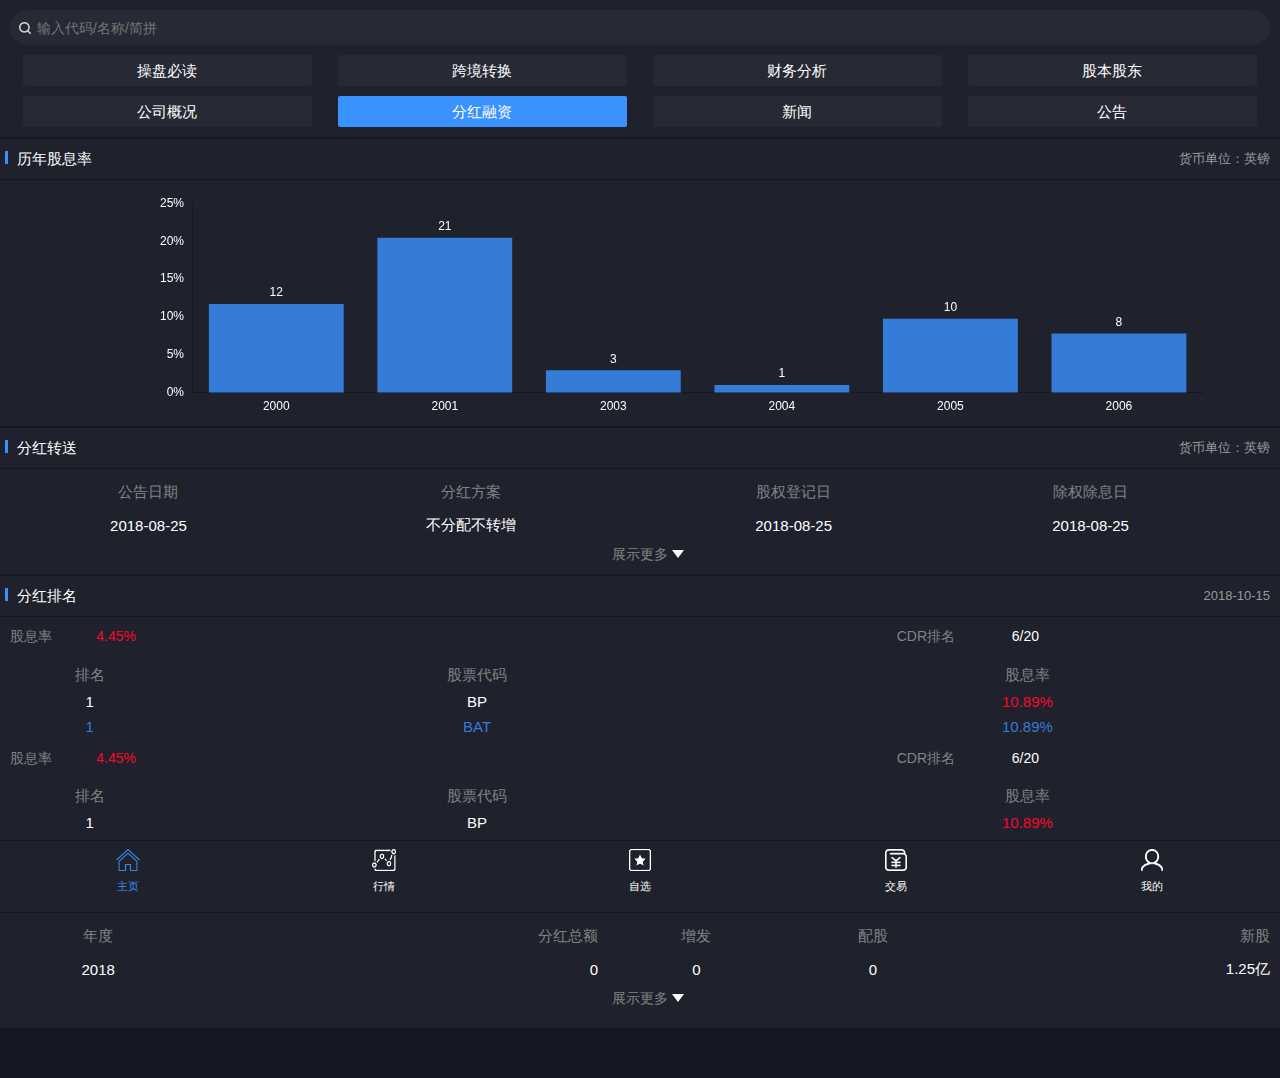
==== commit cf0e6303: "2" ====
--- a/analyze.html
+++ b/analyze.html
@@ -206,8 +206,8 @@
   <script type="text/javascript" src="./assets/js/config.js"></script>
   <script>
     window.onload = function () {
-      seajs.use('./js/analyze.js');
-      seajs.use('./js/common.js');
+      seajs.use('./assets/js/analyze.js');
+      seajs.use('./assets/js/common.js');
     }
   </script>
 </body>
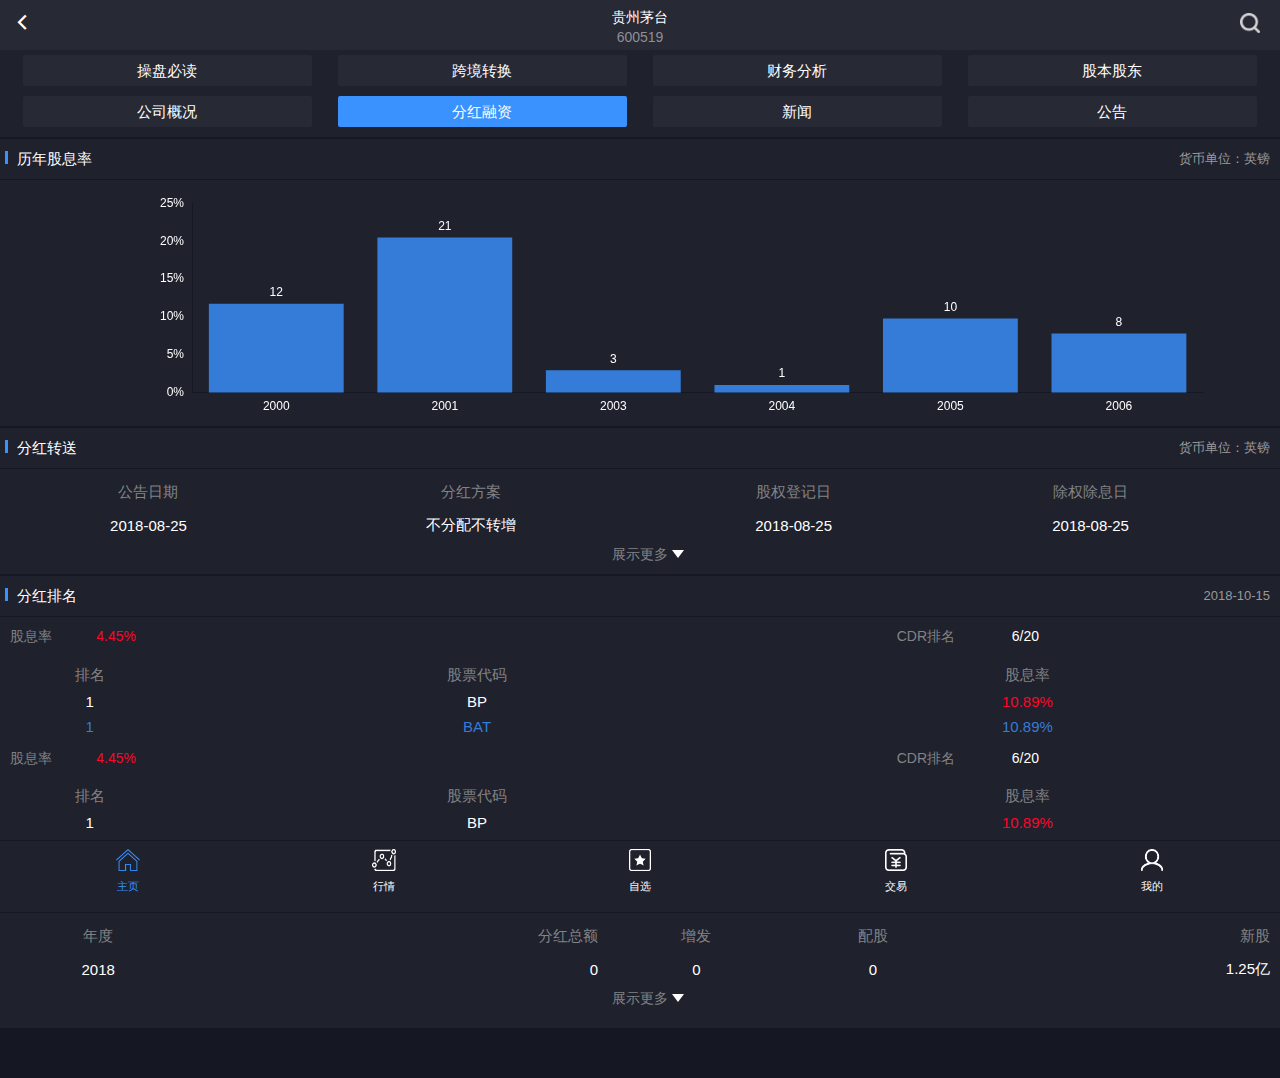
==== commit 88217f97: "header" ====
--- a/analyze.html
+++ b/analyze.html
@@ -13,11 +13,12 @@
 
 <body class="bg1">
   <div class="hlt-wrapper">
-    <header id="header" class="m-header mui-bar mui-bar-nav">
-      <div class="search-wrapper pr" onclick="window.location.href='./search.html'">
-        <input type="text" class="search-ipt w-100" disabled placeholder="输入代码/名称/简拼">
-        <i class="m-icon m-icon-search"></i>
-      </div>
+    <header class="m-header mui-bar mui-bar-nav bg2 m-header2">
+      <h1 class="mui-title">贵州茅台<p class="code">600519</p></h1>
+      <a class="mui-action-back mui-icon mui-icon-left-nav mui-pull-left"></a>
+      <button class="mui-btn mui-btn-blue mui-btn-link mui-pull-right pt6 pr10"onclick="window.location.href='./search.html'">
+        <i class="m-icon m-icon-search2"></i>
+      </button>
     </header>
     <div class="mui-content bg1 pb50">
       <div class="m-panel bg3 pt11">
--- a/css/f_style.css
+++ b/css/f_style.css
@@ -3771,6 +3771,16 @@
   box-shadow: none;
   background-color: #1F212d;
   height: 55px; }
+
+.m-header2 {
+  background-color: #272935;
+  height: 50px; }
+  .m-header2 .mui-title, .m-header2 .mui-action-back {
+    color: #fff; }
+  .m-header2 .mui-title {
+    font-size: 14px;
+    line-height: 1.4;
+    margin-top: 8px; }
 
 .m-footer-bar {
   border-top: 1px solid #151723;
@@ -4392,11 +4402,16 @@
 .m-icon {
   display: inline-block; }
 
-.m-icon-search {
+.m-icon-search,
+.m-icon-search2 {
   width: 12px;
   height: 12px;
   background: url("../images/icon/search.png") center no-repeat;
   background-size: cover; }
+
+.m-icon-search2 {
+  width: 20px;
+  height: 20px; }
 
 .m-icon-pdf {
   width: 18px;
